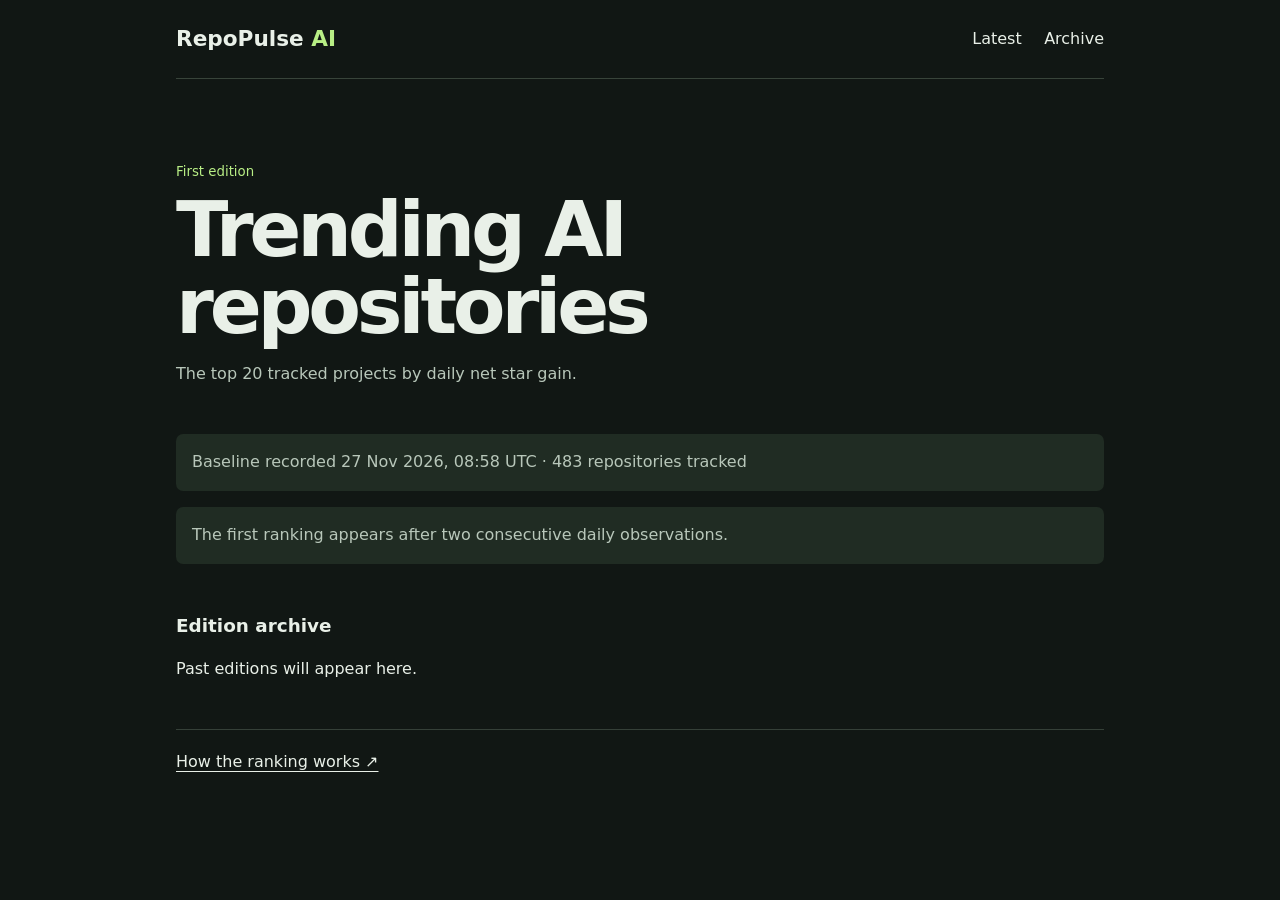
==== index.html @ 3d12c4a5 "Publish generated leaderboard at the Pages branch root" ====
<!doctype html><html lang="en"><head><meta charset="utf-8">
<meta name="viewport" content="width=device-width, initial-scale=1">
<title>First edition | RepoPulse AI</title><link rel="stylesheet" href="./style.css"></head>
<body><header><a class="brand" href="./">RepoPulse <b>AI</b></a>
<nav><a href="./">Latest</a><a href="#archive">Archive</a></nav></header>
<main><section class="intro"><small>First edition</small><h1>Trending AI repositories</h1>
<p>The top 20 tracked projects by daily net star gain.</p></section>
<p class="window">Baseline recorded 27 Nov 2026, 08:58 UTC · 483 repositories tracked</p><p class="empty">The first ranking appears after two consecutive daily observations.</p>
<section id="archive"><h2>Edition archive</h2><ul><li>Past editions will appear here.</li></ul></section>
<footer><a href="https://github.com/Devparihar5/repopulse-ai#ranking">How the ranking works ↗</a></footer>
</main></body></html>
---- style.css ----
:root {color-scheme:dark;font:16px/1.55 "Inter",system-ui,sans-serif;background:#111714;color:#e9f0e8}
* {box-sizing:border-box}
body {max-width:64rem;margin:auto;padding:0 clamp(1rem,4vw,3rem)}
header,nav,.row {display:flex;align-items:center;gap:1.4rem}
header {justify-content:space-between;padding:1.4rem 0;border-bottom:1px solid #38443a}
a {color:inherit;text-underline-offset:.25em}
.brand,h2 a,nav a {text-decoration:none}
a:hover {text-decoration:underline}
.brand {font-size:1.35rem;font-weight:750}
b,strong,.intro small {color:#b8ee85}
.intro {padding:clamp(2rem,7vw,5rem) 0 1rem}
h1 {font-size:clamp(2.4rem,6vw,4.8rem);line-height:1;margin:.5rem 0;letter-spacing:-.055em}
p,small,.rank {color:#b8c7ba}
.window,.empty {padding:1rem;background:#202c23;border-radius:.45rem}
ol,ul {padding:0;list-style:none}
.row {padding:1.2rem 0;border-bottom:1px solid #354038;align-items:flex-start}
.row div {flex:1;min-width:0;overflow-wrap:anywhere}
h2 {font-size:1.15rem;margin:0}
.row p {margin:.25rem 0}
strong,.rank {font-variant-numeric:tabular-nums}
strong {text-align:right}
strong small {display:block;font-weight:400}
#archive {margin:3rem 0}
#archive ul {display:flex;flex-wrap:wrap;gap:1rem}
footer {border-top:1px solid #354038;padding:1.25rem 0 3rem}
@media(max-width:520px){.row {gap:.55rem}nav {gap:.8rem}}
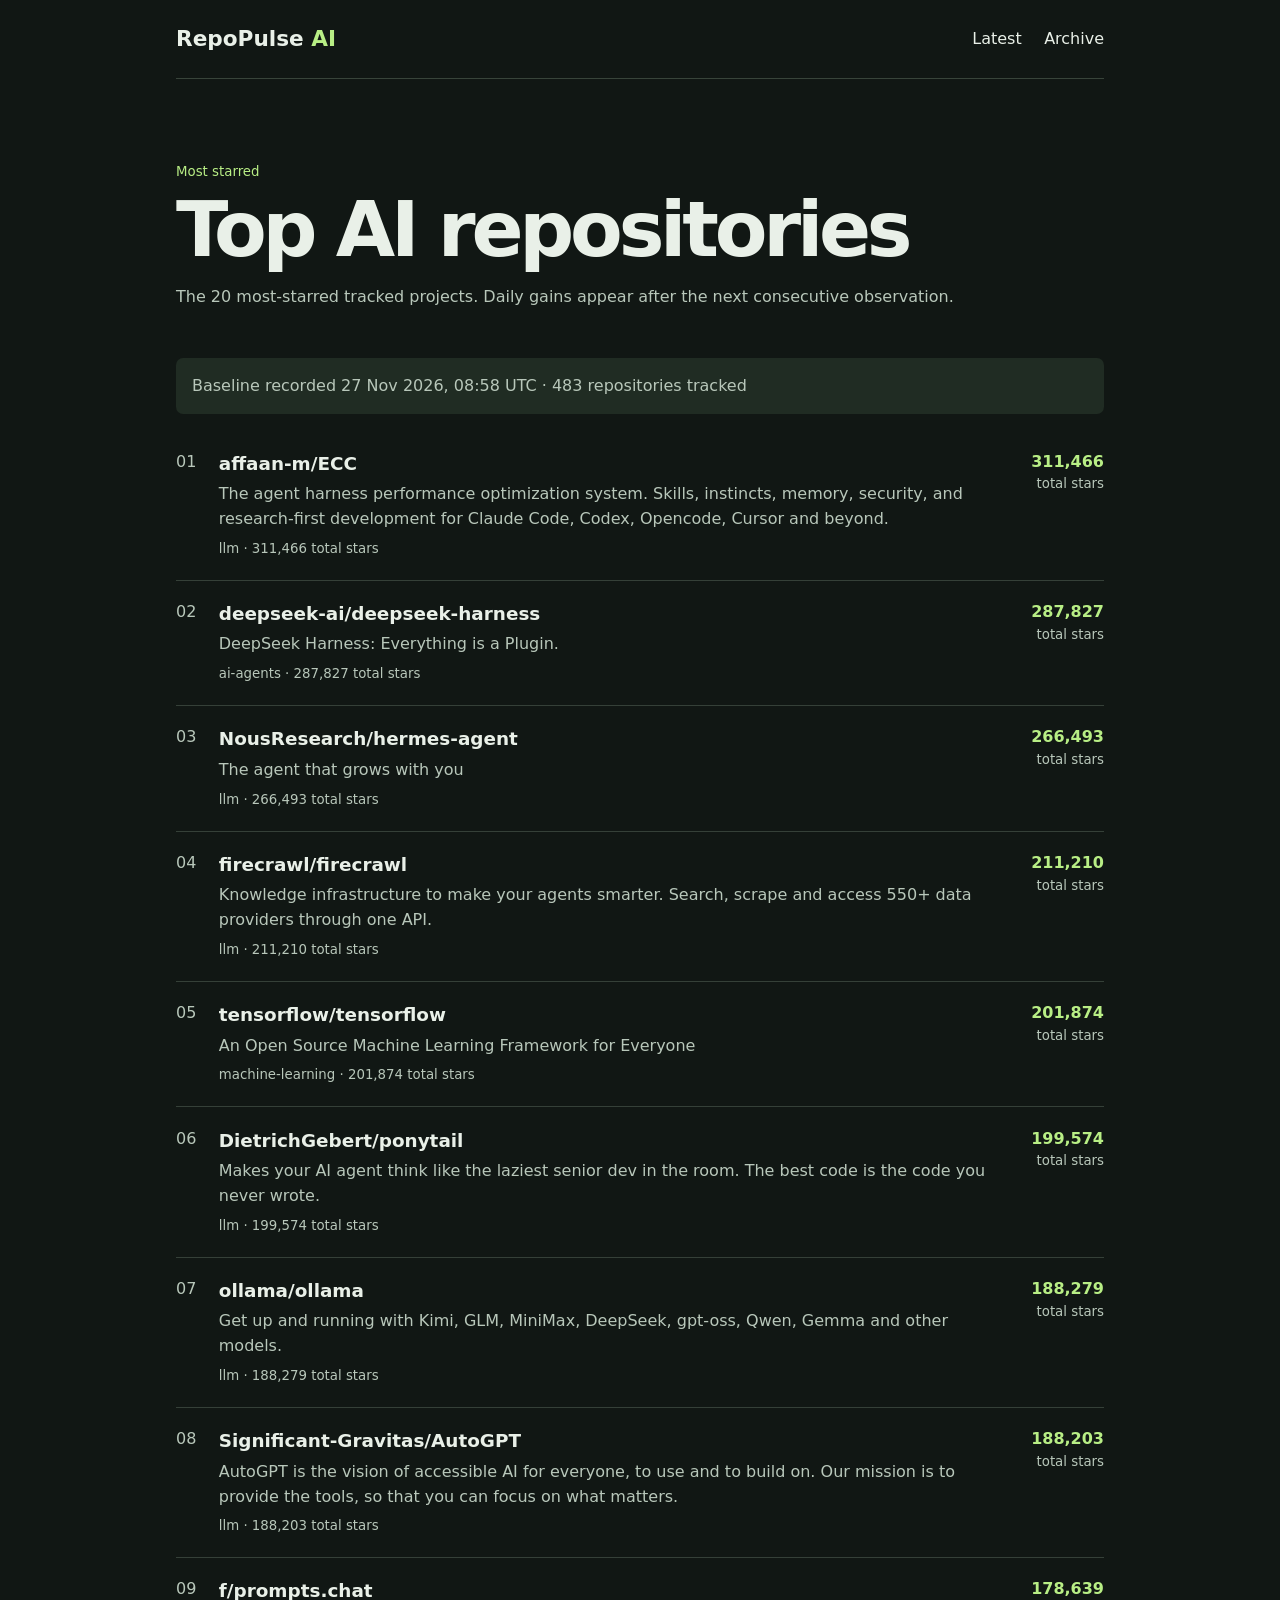
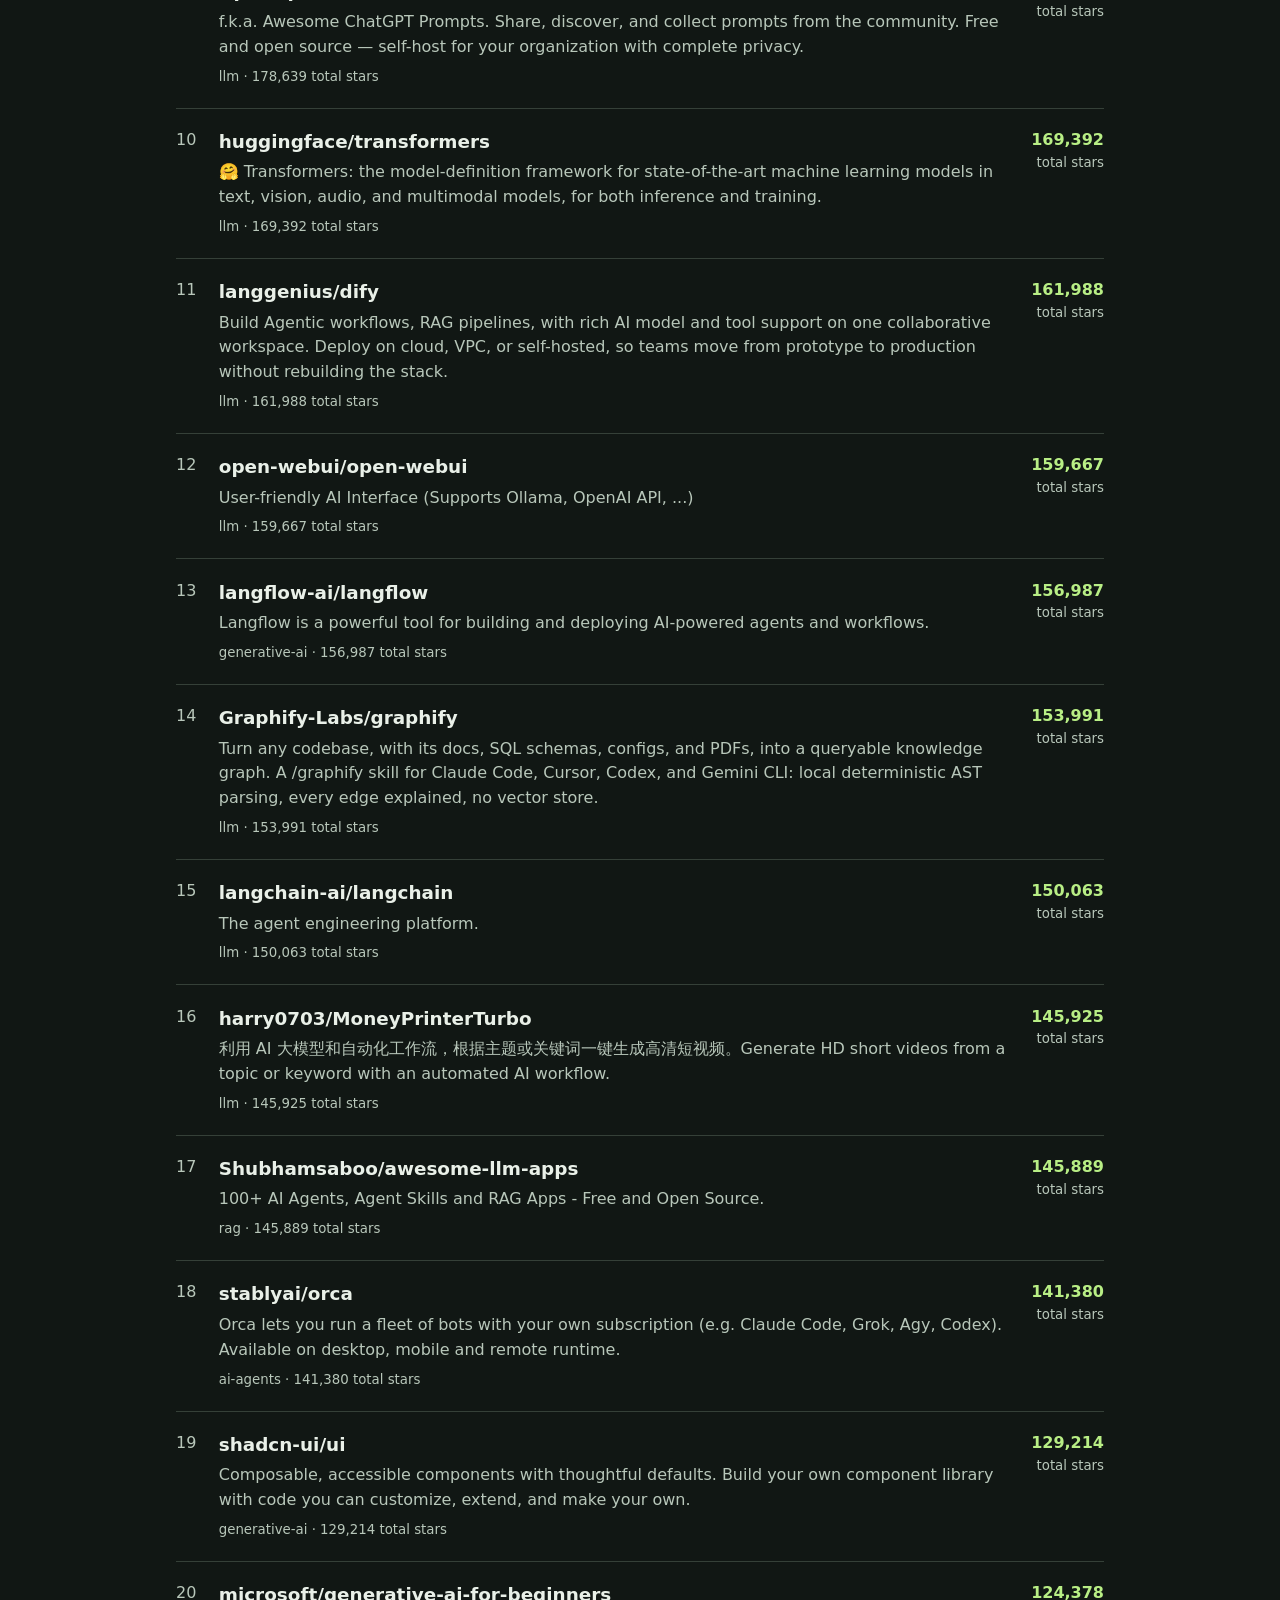
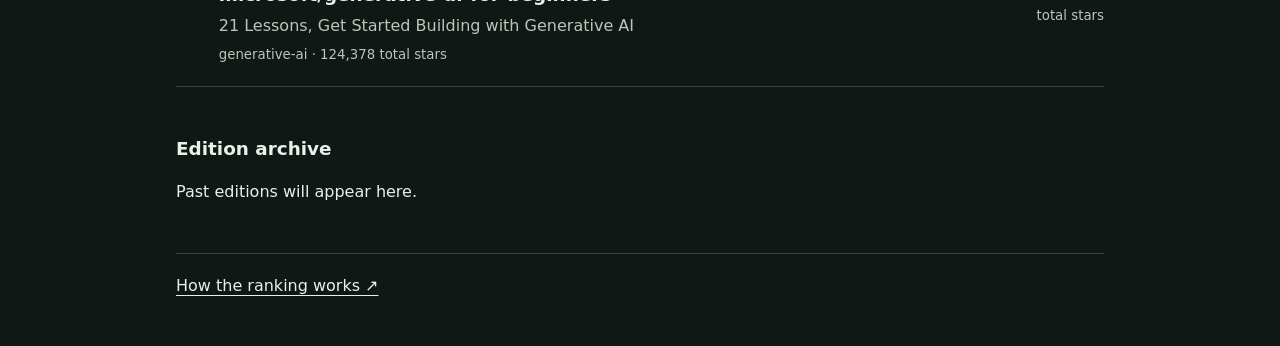
==== commit 852fe8d6: "Record daily AI repository observation" ====
--- a/index.html
+++ b/index.html
@@ -1,11 +1,71 @@
 <!doctype html><html lang="en"><head><meta charset="utf-8">
 <meta name="viewport" content="width=device-width, initial-scale=1">
-<title>First edition | RepoPulse AI</title><link rel="stylesheet" href="./style.css"></head>
+<title>Most starred | RepoPulse AI</title><link rel="stylesheet" href="./style.css"></head>
 <body><header><a class="brand" href="./">RepoPulse <b>AI</b></a>
 <nav><a href="./">Latest</a><a href="#archive">Archive</a></nav></header>
-<main><section class="intro"><small>First edition</small><h1>Trending AI repositories</h1>
-<p>The top 20 tracked projects by daily net star gain.</p></section>
-<p class="window">Baseline recorded 27 Nov 2026, 08:58 UTC · 483 repositories tracked</p><p class="empty">The first ranking appears after two consecutive daily observations.</p>
+<main><section class="intro"><small>Most starred</small><h1>Top AI repositories</h1>
+<p>The 20 most-starred tracked projects. Daily gains appear after the next consecutive observation.</p></section>
+<p class="window">Baseline recorded 27 Nov 2026, 08:58 UTC · 483 repositories tracked</p><ol><li class="row"><span class="rank">01</span><div>
+<h2><a href="https://github.com/affaan-m/ECC">affaan-m/ECC</a></h2>
+<p>The agent harness performance optimization system. Skills, instincts, memory, security, and research-first development for Claude Code, Codex, Opencode, Cursor and beyond.</p><small>llm · 311,466 total stars</small>
+</div><strong>311,466<small>total stars</small></strong></li><li class="row"><span class="rank">02</span><div>
+<h2><a href="https://github.com/deepseek-ai/deepseek-harness">deepseek-ai/deepseek-harness</a></h2>
+<p>DeepSeek Harness: Everything is a Plugin.</p><small>ai-agents · 287,827 total stars</small>
+</div><strong>287,827<small>total stars</small></strong></li><li class="row"><span class="rank">03</span><div>
+<h2><a href="https://github.com/NousResearch/hermes-agent">NousResearch/hermes-agent</a></h2>
+<p>The agent that grows with you</p><small>llm · 266,493 total stars</small>
+</div><strong>266,493<small>total stars</small></strong></li><li class="row"><span class="rank">04</span><div>
+<h2><a href="https://github.com/firecrawl/firecrawl">firecrawl/firecrawl</a></h2>
+<p>Knowledge infrastructure to make your agents smarter. Search, scrape and access 550+ data providers through one API.</p><small>llm · 211,210 total stars</small>
+</div><strong>211,210<small>total stars</small></strong></li><li class="row"><span class="rank">05</span><div>
+<h2><a href="https://github.com/tensorflow/tensorflow">tensorflow/tensorflow</a></h2>
+<p>An Open Source Machine Learning Framework for Everyone</p><small>machine-learning · 201,874 total stars</small>
+</div><strong>201,874<small>total stars</small></strong></li><li class="row"><span class="rank">06</span><div>
+<h2><a href="https://github.com/DietrichGebert/ponytail">DietrichGebert/ponytail</a></h2>
+<p>Makes your AI agent think like the laziest senior dev in the room. The best code is the code you never wrote.</p><small>llm · 199,574 total stars</small>
+</div><strong>199,574<small>total stars</small></strong></li><li class="row"><span class="rank">07</span><div>
+<h2><a href="https://github.com/ollama/ollama">ollama/ollama</a></h2>
+<p>Get up and running with Kimi, GLM, MiniMax, DeepSeek, gpt-oss, Qwen, Gemma and other models.</p><small>llm · 188,279 total stars</small>
+</div><strong>188,279<small>total stars</small></strong></li><li class="row"><span class="rank">08</span><div>
+<h2><a href="https://github.com/Significant-Gravitas/AutoGPT">Significant-Gravitas/AutoGPT</a></h2>
+<p>AutoGPT is the vision of accessible AI for everyone, to use and to build on. Our mission is to provide the tools, so that you can focus on what matters.</p><small>llm · 188,203 total stars</small>
+</div><strong>188,203<small>total stars</small></strong></li><li class="row"><span class="rank">09</span><div>
+<h2><a href="https://github.com/f/prompts.chat">f/prompts.chat</a></h2>
+<p>f.k.a. Awesome ChatGPT Prompts. Share, discover, and collect prompts from the community. Free and open source — self-host for your organization with complete privacy.</p><small>llm · 178,639 total stars</small>
+</div><strong>178,639<small>total stars</small></strong></li><li class="row"><span class="rank">10</span><div>
+<h2><a href="https://github.com/huggingface/transformers">huggingface/transformers</a></h2>
+<p>🤗 Transformers: the model-definition framework for state-of-the-art machine learning models in text, vision, audio, and multimodal models, for both inference and training. </p><small>llm · 169,392 total stars</small>
+</div><strong>169,392<small>total stars</small></strong></li><li class="row"><span class="rank">11</span><div>
+<h2><a href="https://github.com/langgenius/dify">langgenius/dify</a></h2>
+<p>Build Agentic workflows, RAG pipelines, with rich AI model and tool support on one collaborative workspace. Deploy on cloud, VPC, or self-hosted, so teams move from prototype to production without rebuilding the stack.</p><small>llm · 161,988 total stars</small>
+</div><strong>161,988<small>total stars</small></strong></li><li class="row"><span class="rank">12</span><div>
+<h2><a href="https://github.com/open-webui/open-webui">open-webui/open-webui</a></h2>
+<p>User-friendly AI Interface (Supports Ollama, OpenAI API, ...)</p><small>llm · 159,667 total stars</small>
+</div><strong>159,667<small>total stars</small></strong></li><li class="row"><span class="rank">13</span><div>
+<h2><a href="https://github.com/langflow-ai/langflow">langflow-ai/langflow</a></h2>
+<p>Langflow is a powerful tool for building and deploying AI-powered agents and workflows.</p><small>generative-ai · 156,987 total stars</small>
+</div><strong>156,987<small>total stars</small></strong></li><li class="row"><span class="rank">14</span><div>
+<h2><a href="https://github.com/Graphify-Labs/graphify">Graphify-Labs/graphify</a></h2>
+<p>Turn any codebase, with its docs, SQL schemas, configs, and PDFs, into a queryable knowledge graph. A /graphify skill for Claude Code, Cursor, Codex, and Gemini CLI: local deterministic AST parsing, every edge explained, no vector store.</p><small>llm · 153,991 total stars</small>
+</div><strong>153,991<small>total stars</small></strong></li><li class="row"><span class="rank">15</span><div>
+<h2><a href="https://github.com/langchain-ai/langchain">langchain-ai/langchain</a></h2>
+<p>The agent engineering platform.</p><small>llm · 150,063 total stars</small>
+</div><strong>150,063<small>total stars</small></strong></li><li class="row"><span class="rank">16</span><div>
+<h2><a href="https://github.com/harry0703/MoneyPrinterTurbo">harry0703/MoneyPrinterTurbo</a></h2>
+<p>利用 AI 大模型和自动化工作流，根据主题或关键词一键生成高清短视频。Generate HD short videos from a topic or keyword with an automated AI workflow.</p><small>llm · 145,925 total stars</small>
+</div><strong>145,925<small>total stars</small></strong></li><li class="row"><span class="rank">17</span><div>
+<h2><a href="https://github.com/Shubhamsaboo/awesome-llm-apps">Shubhamsaboo/awesome-llm-apps</a></h2>
+<p>100+ AI Agents, Agent Skills and RAG Apps - Free and Open Source.</p><small>rag · 145,889 total stars</small>
+</div><strong>145,889<small>total stars</small></strong></li><li class="row"><span class="rank">18</span><div>
+<h2><a href="https://github.com/stablyai/orca">stablyai/orca</a></h2>
+<p>Orca lets you run a fleet of bots with your own subscription (e.g. Claude Code, Grok, Agy, Codex). Available on desktop, mobile and remote runtime.</p><small>ai-agents · 141,380 total stars</small>
+</div><strong>141,380<small>total stars</small></strong></li><li class="row"><span class="rank">19</span><div>
+<h2><a href="https://github.com/shadcn-ui/ui">shadcn-ui/ui</a></h2>
+<p>Composable, accessible components with thoughtful defaults. Build your own component library with code you can customize, extend, and make your own.</p><small>generative-ai · 129,214 total stars</small>
+</div><strong>129,214<small>total stars</small></strong></li><li class="row"><span class="rank">20</span><div>
+<h2><a href="https://github.com/microsoft/generative-ai-for-beginners">microsoft/generative-ai-for-beginners</a></h2>
+<p>21 Lessons, Get Started Building with Generative AI </p><small>generative-ai · 124,378 total stars</small>
+</div><strong>124,378<small>total stars</small></strong></li></ol>
 <section id="archive"><h2>Edition archive</h2><ul><li>Past editions will appear here.</li></ul></section>
 <footer><a href="https://github.com/Devparihar5/repopulse-ai#ranking">How the ranking works ↗</a></footer>
 </main></body></html>
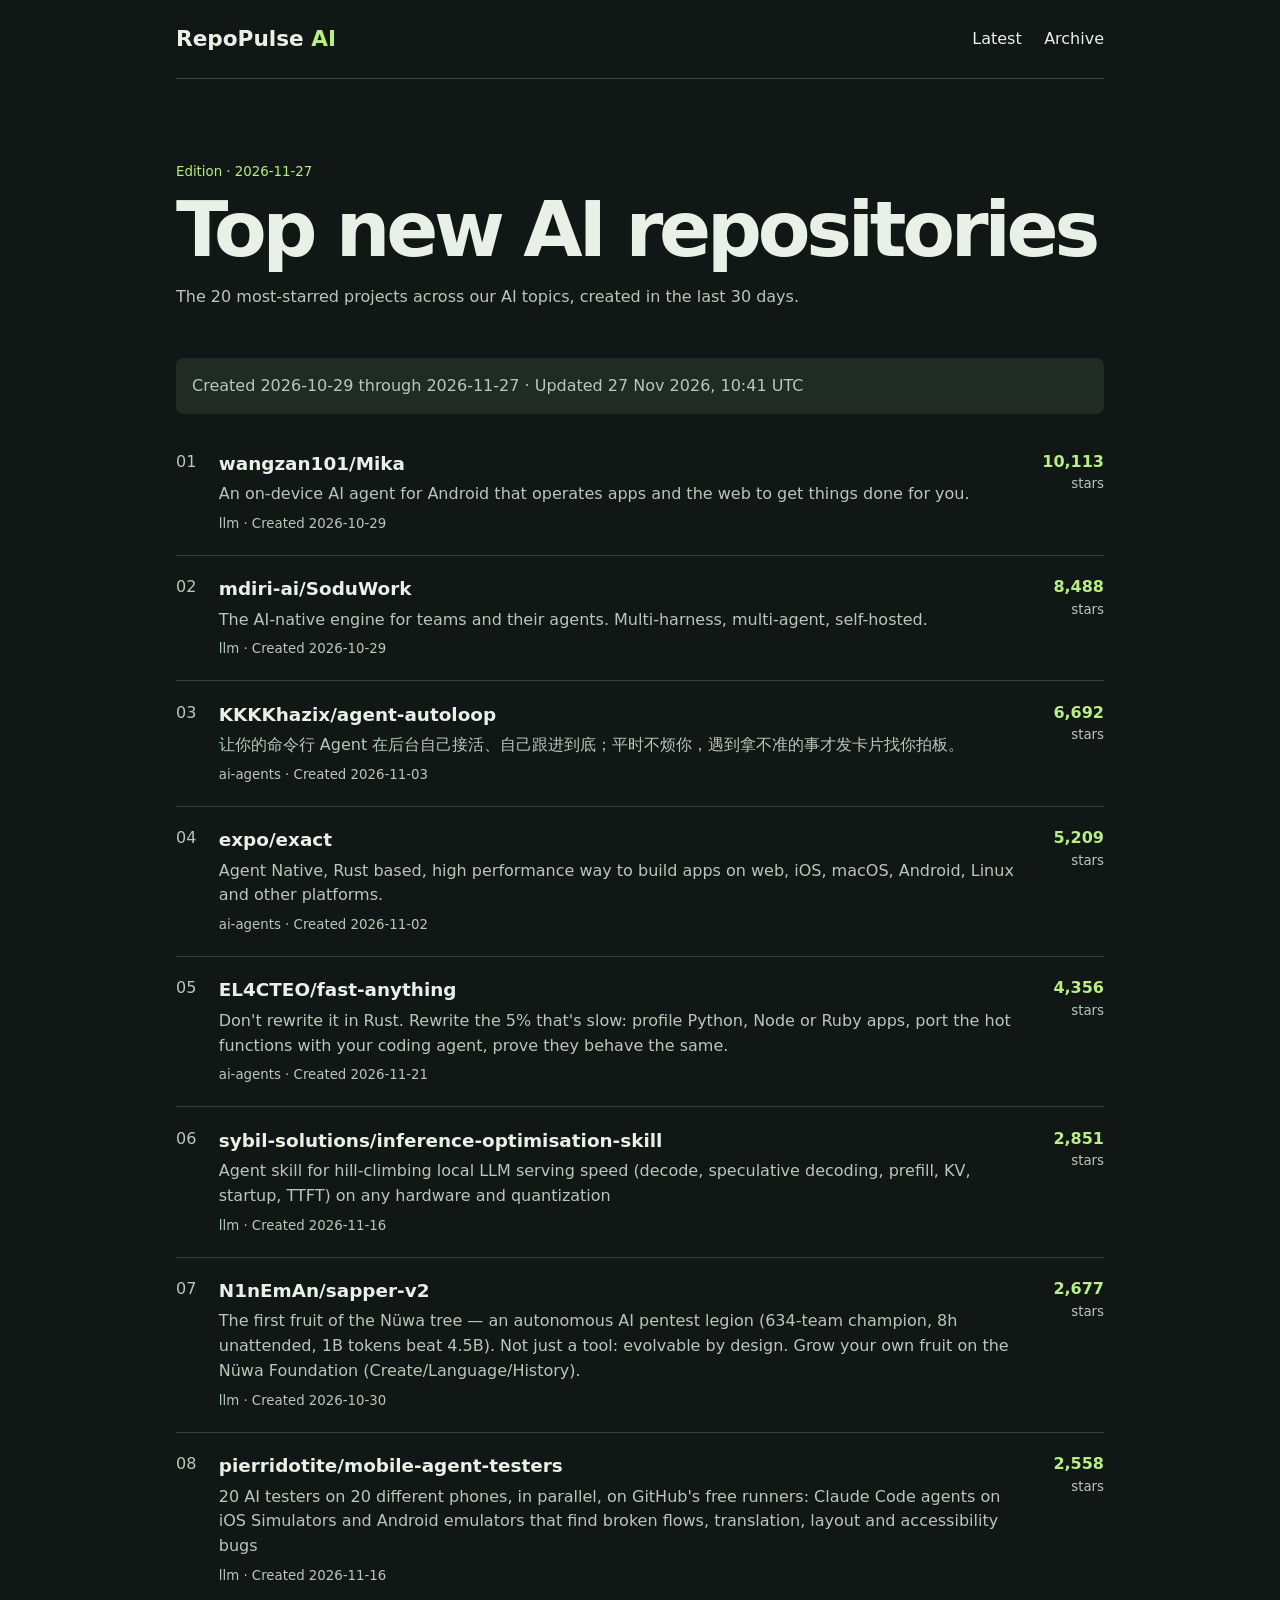
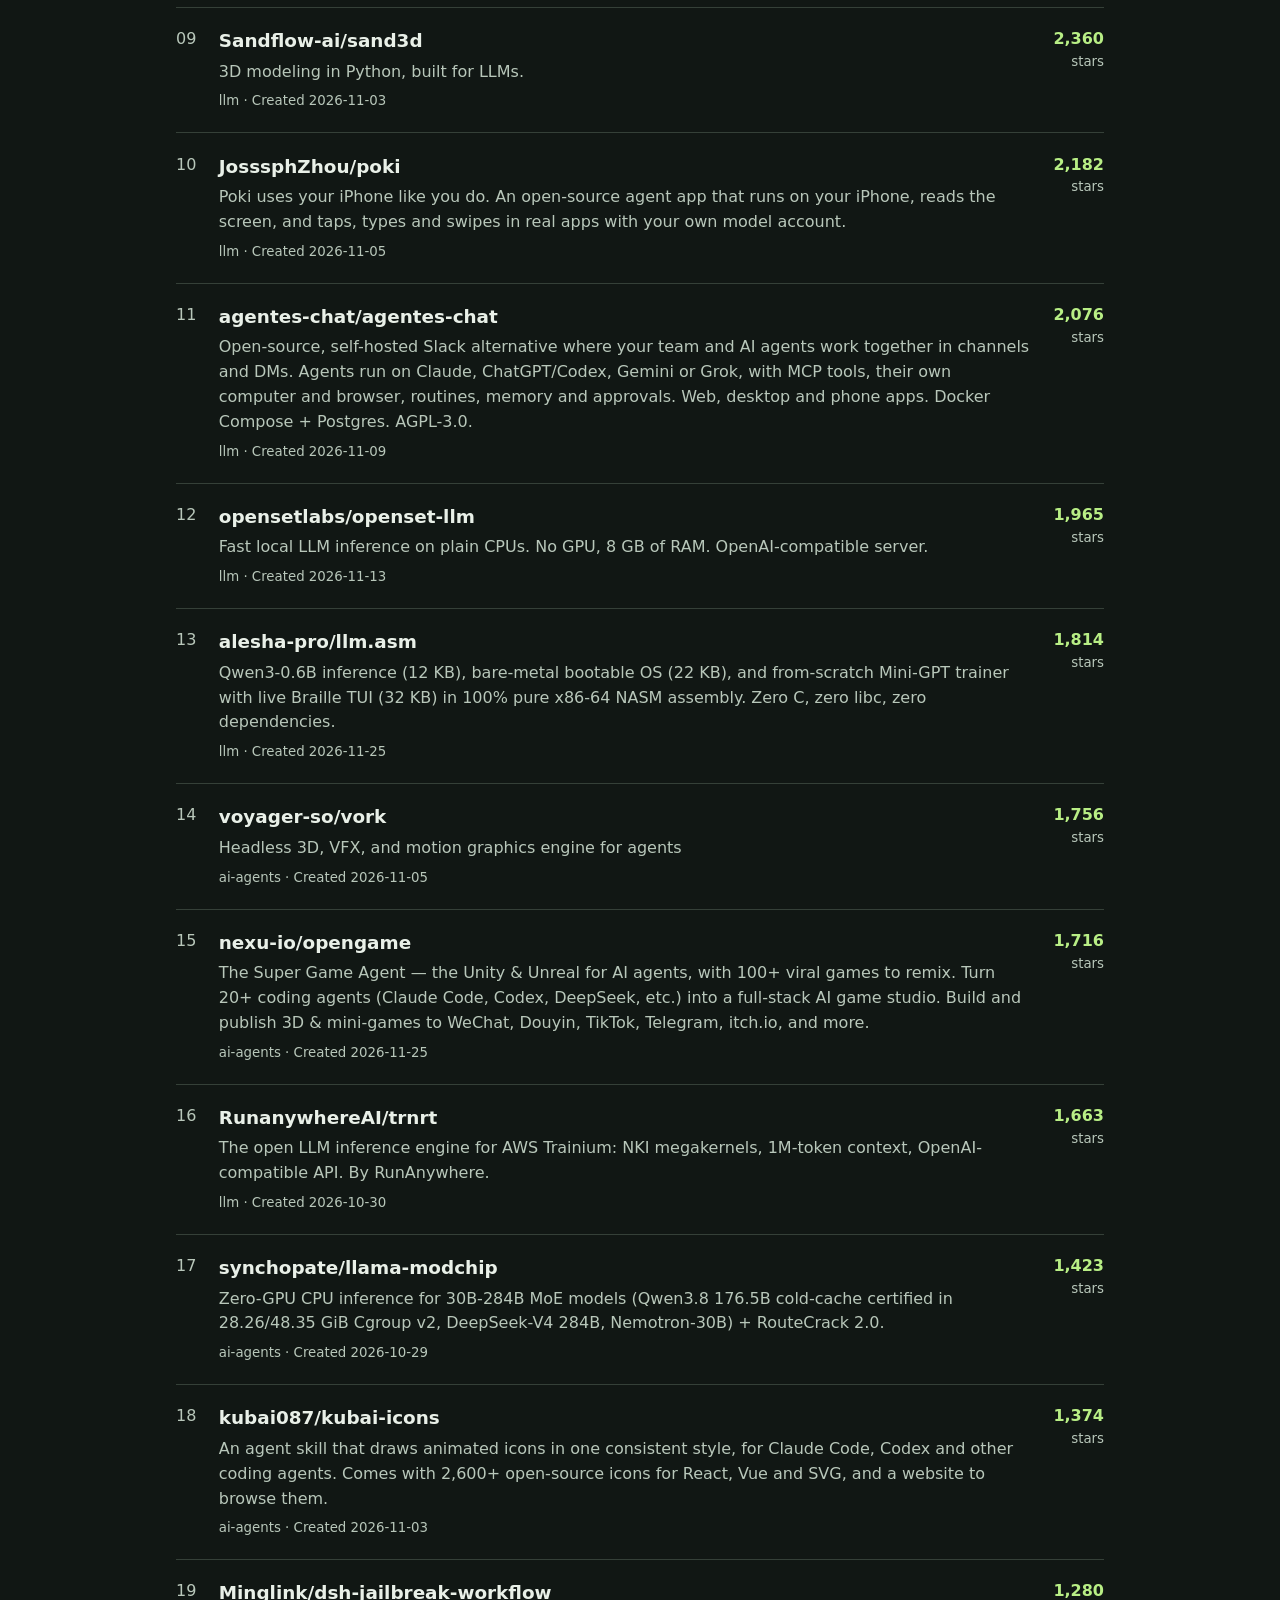
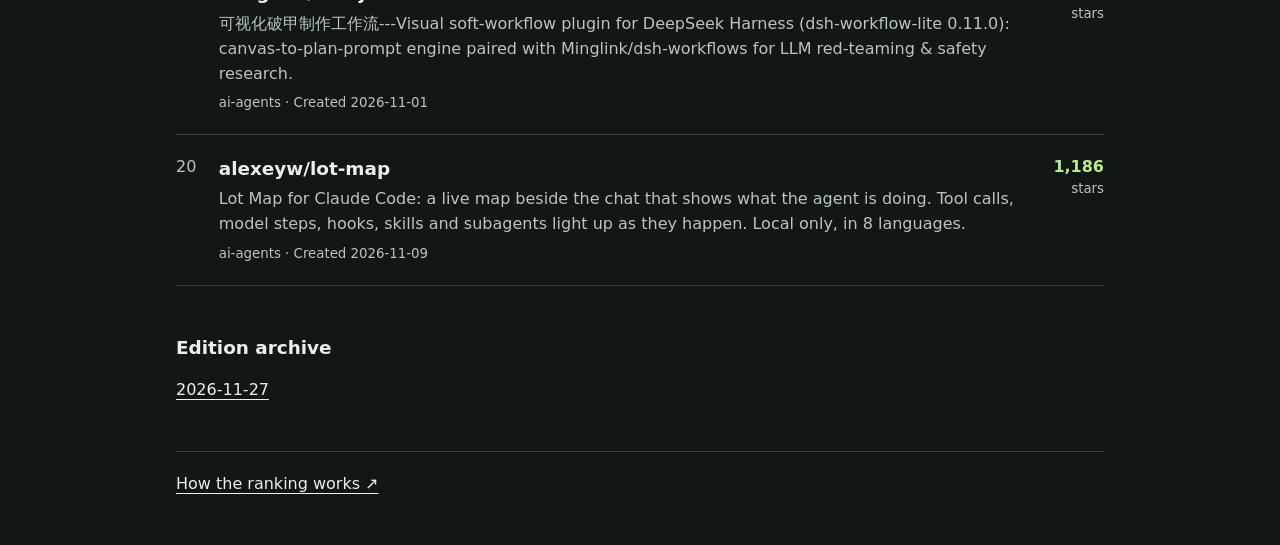
==== commit 30b765ed: "Record daily AI repository observation" ====
--- a/index.html
+++ b/index.html
@@ -1,71 +1,71 @@
 <!doctype html><html lang="en"><head><meta charset="utf-8">
 <meta name="viewport" content="width=device-width, initial-scale=1">
-<title>Most starred | RepoPulse AI</title><link rel="stylesheet" href="./style.css"></head>
+<title>Edition · 2026-11-27 | RepoPulse AI</title><link rel="stylesheet" href="./style.css"></head>
 <body><header><a class="brand" href="./">RepoPulse <b>AI</b></a>
 <nav><a href="./">Latest</a><a href="#archive">Archive</a></nav></header>
-<main><section class="intro"><small>Most starred</small><h1>Top AI repositories</h1>
-<p>The 20 most-starred tracked projects. Daily gains appear after the next consecutive observation.</p></section>
-<p class="window">Baseline recorded 27 Nov 2026, 08:58 UTC · 483 repositories tracked</p><ol><li class="row"><span class="rank">01</span><div>
-<h2><a href="https://github.com/affaan-m/ECC">affaan-m/ECC</a></h2>
-<p>The agent harness performance optimization system. Skills, instincts, memory, security, and research-first development for Claude Code, Codex, Opencode, Cursor and beyond.</p><small>llm · 311,466 total stars</small>
-</div><strong>311,466<small>total stars</small></strong></li><li class="row"><span class="rank">02</span><div>
-<h2><a href="https://github.com/deepseek-ai/deepseek-harness">deepseek-ai/deepseek-harness</a></h2>
-<p>DeepSeek Harness: Everything is a Plugin.</p><small>ai-agents · 287,827 total stars</small>
-</div><strong>287,827<small>total stars</small></strong></li><li class="row"><span class="rank">03</span><div>
-<h2><a href="https://github.com/NousResearch/hermes-agent">NousResearch/hermes-agent</a></h2>
-<p>The agent that grows with you</p><small>llm · 266,493 total stars</small>
-</div><strong>266,493<small>total stars</small></strong></li><li class="row"><span class="rank">04</span><div>
-<h2><a href="https://github.com/firecrawl/firecrawl">firecrawl/firecrawl</a></h2>
-<p>Knowledge infrastructure to make your agents smarter. Search, scrape and access 550+ data providers through one API.</p><small>llm · 211,210 total stars</small>
-</div><strong>211,210<small>total stars</small></strong></li><li class="row"><span class="rank">05</span><div>
-<h2><a href="https://github.com/tensorflow/tensorflow">tensorflow/tensorflow</a></h2>
-<p>An Open Source Machine Learning Framework for Everyone</p><small>machine-learning · 201,874 total stars</small>
-</div><strong>201,874<small>total stars</small></strong></li><li class="row"><span class="rank">06</span><div>
-<h2><a href="https://github.com/DietrichGebert/ponytail">DietrichGebert/ponytail</a></h2>
-<p>Makes your AI agent think like the laziest senior dev in the room. The best code is the code you never wrote.</p><small>llm · 199,574 total stars</small>
-</div><strong>199,574<small>total stars</small></strong></li><li class="row"><span class="rank">07</span><div>
-<h2><a href="https://github.com/ollama/ollama">ollama/ollama</a></h2>
-<p>Get up and running with Kimi, GLM, MiniMax, DeepSeek, gpt-oss, Qwen, Gemma and other models.</p><small>llm · 188,279 total stars</small>
-</div><strong>188,279<small>total stars</small></strong></li><li class="row"><span class="rank">08</span><div>
-<h2><a href="https://github.com/Significant-Gravitas/AutoGPT">Significant-Gravitas/AutoGPT</a></h2>
-<p>AutoGPT is the vision of accessible AI for everyone, to use and to build on. Our mission is to provide the tools, so that you can focus on what matters.</p><small>llm · 188,203 total stars</small>
-</div><strong>188,203<small>total stars</small></strong></li><li class="row"><span class="rank">09</span><div>
-<h2><a href="https://github.com/f/prompts.chat">f/prompts.chat</a></h2>
-<p>f.k.a. Awesome ChatGPT Prompts. Share, discover, and collect prompts from the community. Free and open source — self-host for your organization with complete privacy.</p><small>llm · 178,639 total stars</small>
-</div><strong>178,639<small>total stars</small></strong></li><li class="row"><span class="rank">10</span><div>
-<h2><a href="https://github.com/huggingface/transformers">huggingface/transformers</a></h2>
-<p>🤗 Transformers: the model-definition framework for state-of-the-art machine learning models in text, vision, audio, and multimodal models, for both inference and training. </p><small>llm · 169,392 total stars</small>
-</div><strong>169,392<small>total stars</small></strong></li><li class="row"><span class="rank">11</span><div>
-<h2><a href="https://github.com/langgenius/dify">langgenius/dify</a></h2>
-<p>Build Agentic workflows, RAG pipelines, with rich AI model and tool support on one collaborative workspace. Deploy on cloud, VPC, or self-hosted, so teams move from prototype to production without rebuilding the stack.</p><small>llm · 161,988 total stars</small>
-</div><strong>161,988<small>total stars</small></strong></li><li class="row"><span class="rank">12</span><div>
-<h2><a href="https://github.com/open-webui/open-webui">open-webui/open-webui</a></h2>
-<p>User-friendly AI Interface (Supports Ollama, OpenAI API, ...)</p><small>llm · 159,667 total stars</small>
-</div><strong>159,667<small>total stars</small></strong></li><li class="row"><span class="rank">13</span><div>
-<h2><a href="https://github.com/langflow-ai/langflow">langflow-ai/langflow</a></h2>
-<p>Langflow is a powerful tool for building and deploying AI-powered agents and workflows.</p><small>generative-ai · 156,987 total stars</small>
-</div><strong>156,987<small>total stars</small></strong></li><li class="row"><span class="rank">14</span><div>
-<h2><a href="https://github.com/Graphify-Labs/graphify">Graphify-Labs/graphify</a></h2>
-<p>Turn any codebase, with its docs, SQL schemas, configs, and PDFs, into a queryable knowledge graph. A /graphify skill for Claude Code, Cursor, Codex, and Gemini CLI: local deterministic AST parsing, every edge explained, no vector store.</p><small>llm · 153,991 total stars</small>
-</div><strong>153,991<small>total stars</small></strong></li><li class="row"><span class="rank">15</span><div>
-<h2><a href="https://github.com/langchain-ai/langchain">langchain-ai/langchain</a></h2>
-<p>The agent engineering platform.</p><small>llm · 150,063 total stars</small>
-</div><strong>150,063<small>total stars</small></strong></li><li class="row"><span class="rank">16</span><div>
-<h2><a href="https://github.com/harry0703/MoneyPrinterTurbo">harry0703/MoneyPrinterTurbo</a></h2>
-<p>利用 AI 大模型和自动化工作流，根据主题或关键词一键生成高清短视频。Generate HD short videos from a topic or keyword with an automated AI workflow.</p><small>llm · 145,925 total stars</small>
-</div><strong>145,925<small>total stars</small></strong></li><li class="row"><span class="rank">17</span><div>
-<h2><a href="https://github.com/Shubhamsaboo/awesome-llm-apps">Shubhamsaboo/awesome-llm-apps</a></h2>
-<p>100+ AI Agents, Agent Skills and RAG Apps - Free and Open Source.</p><small>rag · 145,889 total stars</small>
-</div><strong>145,889<small>total stars</small></strong></li><li class="row"><span class="rank">18</span><div>
-<h2><a href="https://github.com/stablyai/orca">stablyai/orca</a></h2>
-<p>Orca lets you run a fleet of bots with your own subscription (e.g. Claude Code, Grok, Agy, Codex). Available on desktop, mobile and remote runtime.</p><small>ai-agents · 141,380 total stars</small>
-</div><strong>141,380<small>total stars</small></strong></li><li class="row"><span class="rank">19</span><div>
-<h2><a href="https://github.com/shadcn-ui/ui">shadcn-ui/ui</a></h2>
-<p>Composable, accessible components with thoughtful defaults. Build your own component library with code you can customize, extend, and make your own.</p><small>generative-ai · 129,214 total stars</small>
-</div><strong>129,214<small>total stars</small></strong></li><li class="row"><span class="rank">20</span><div>
-<h2><a href="https://github.com/microsoft/generative-ai-for-beginners">microsoft/generative-ai-for-beginners</a></h2>
-<p>21 Lessons, Get Started Building with Generative AI </p><small>generative-ai · 124,378 total stars</small>
-</div><strong>124,378<small>total stars</small></strong></li></ol>
-<section id="archive"><h2>Edition archive</h2><ul><li>Past editions will appear here.</li></ul></section>
+<main><section class="intro"><small>Edition · 2026-11-27</small><h1>Top new AI repositories</h1>
+<p>The 20 most-starred projects across our AI topics, created in the last 30 days.</p></section>
+<p class="window">Created 2026-10-29 through 2026-11-27 · Updated 27 Nov 2026, 10:41 UTC</p><ol><li class="row"><span class="rank">01</span><div>
+<h2><a href="https://github.com/wangzan101/Mika">wangzan101/Mika</a></h2>
+<p>An on-device AI agent for Android that operates apps and the web to get things done for you.</p><small>llm · Created <time datetime="2026-10-29">2026-10-29</time></small>
+</div><strong>10,113<small>stars</small></strong></li><li class="row"><span class="rank">02</span><div>
+<h2><a href="https://github.com/mdiri-ai/SoduWork">mdiri-ai/SoduWork</a></h2>
+<p>The AI-native engine for teams and their agents. Multi-harness, multi-agent, self-hosted.</p><small>llm · Created <time datetime="2026-10-29">2026-10-29</time></small>
+</div><strong>8,488<small>stars</small></strong></li><li class="row"><span class="rank">03</span><div>
+<h2><a href="https://github.com/KKKKhazix/agent-autoloop">KKKKhazix/agent-autoloop</a></h2>
+<p>让你的命令行 Agent 在后台自己接活、自己跟进到底；平时不烦你，遇到拿不准的事才发卡片找你拍板。</p><small>ai-agents · Created <time datetime="2026-11-03">2026-11-03</time></small>
+</div><strong>6,692<small>stars</small></strong></li><li class="row"><span class="rank">04</span><div>
+<h2><a href="https://github.com/expo/exact">expo/exact</a></h2>
+<p>Agent Native, Rust based, high performance way to build apps on web, iOS, macOS, Android, Linux and other platforms. </p><small>ai-agents · Created <time datetime="2026-11-02">2026-11-02</time></small>
+</div><strong>5,209<small>stars</small></strong></li><li class="row"><span class="rank">05</span><div>
+<h2><a href="https://github.com/EL4CTEO/fast-anything">EL4CTEO/fast-anything</a></h2>
+<p>Don&#x27;t rewrite it in Rust. Rewrite the 5% that&#x27;s slow: profile Python, Node or Ruby apps, port the hot functions with your coding agent, prove they behave the same.</p><small>ai-agents · Created <time datetime="2026-11-21">2026-11-21</time></small>
+</div><strong>4,356<small>stars</small></strong></li><li class="row"><span class="rank">06</span><div>
+<h2><a href="https://github.com/sybil-solutions/inference-optimisation-skill">sybil-solutions/inference-optimisation-skill</a></h2>
+<p>Agent skill for hill-climbing local LLM serving speed (decode, speculative decoding, prefill, KV, startup, TTFT) on any hardware and quantization</p><small>llm · Created <time datetime="2026-11-16">2026-11-16</time></small>
+</div><strong>2,851<small>stars</small></strong></li><li class="row"><span class="rank">07</span><div>
+<h2><a href="https://github.com/N1nEmAn/sapper-v2">N1nEmAn/sapper-v2</a></h2>
+<p>The first fruit of the Nüwa tree — an autonomous AI pentest legion (634-team champion, 8h unattended, 1B tokens beat 4.5B). Not just a tool: evolvable by design. Grow your own fruit on the Nüwa Foundation (Create/Language/History).</p><small>llm · Created <time datetime="2026-10-30">2026-10-30</time></small>
+</div><strong>2,677<small>stars</small></strong></li><li class="row"><span class="rank">08</span><div>
+<h2><a href="https://github.com/pierridotite/mobile-agent-testers">pierridotite/mobile-agent-testers</a></h2>
+<p>20 AI testers on 20 different phones, in parallel, on GitHub&#x27;s free runners: Claude Code agents on iOS Simulators and Android emulators that find broken flows, translation, layout and accessibility bugs</p><small>llm · Created <time datetime="2026-11-16">2026-11-16</time></small>
+</div><strong>2,558<small>stars</small></strong></li><li class="row"><span class="rank">09</span><div>
+<h2><a href="https://github.com/Sandflow-ai/sand3d">Sandflow-ai/sand3d</a></h2>
+<p>3D modeling in Python, built for LLMs.</p><small>llm · Created <time datetime="2026-11-03">2026-11-03</time></small>
+</div><strong>2,360<small>stars</small></strong></li><li class="row"><span class="rank">10</span><div>
+<h2><a href="https://github.com/JosssphZhou/poki">JosssphZhou/poki</a></h2>
+<p>Poki uses your iPhone like you do. An open-source agent app that runs on your iPhone, reads the screen, and taps, types and swipes in real apps with your own model account.</p><small>llm · Created <time datetime="2026-11-05">2026-11-05</time></small>
+</div><strong>2,182<small>stars</small></strong></li><li class="row"><span class="rank">11</span><div>
+<h2><a href="https://github.com/agentes-chat/agentes-chat">agentes-chat/agentes-chat</a></h2>
+<p>Open-source, self-hosted Slack alternative where your team and AI agents work together in channels and DMs. Agents run on Claude, ChatGPT/Codex, Gemini or Grok, with MCP tools, their own computer and browser, routines, memory and approvals. Web, desktop and phone apps. Docker Compose + Postgres. AGPL-3.0.</p><small>llm · Created <time datetime="2026-11-09">2026-11-09</time></small>
+</div><strong>2,076<small>stars</small></strong></li><li class="row"><span class="rank">12</span><div>
+<h2><a href="https://github.com/opensetlabs/openset-llm">opensetlabs/openset-llm</a></h2>
+<p>Fast local LLM inference on plain CPUs. No GPU, 8 GB of RAM. OpenAI-compatible server.</p><small>llm · Created <time datetime="2026-11-13">2026-11-13</time></small>
+</div><strong>1,965<small>stars</small></strong></li><li class="row"><span class="rank">13</span><div>
+<h2><a href="https://github.com/alesha-pro/llm.asm">alesha-pro/llm.asm</a></h2>
+<p>Qwen3-0.6B inference (12 KB), bare-metal bootable OS (22 KB), and from-scratch Mini-GPT trainer with live Braille TUI (32 KB) in 100% pure x86-64 NASM assembly. Zero C, zero libc, zero dependencies.</p><small>llm · Created <time datetime="2026-11-25">2026-11-25</time></small>
+</div><strong>1,814<small>stars</small></strong></li><li class="row"><span class="rank">14</span><div>
+<h2><a href="https://github.com/voyager-so/vork">voyager-so/vork</a></h2>
+<p>Headless 3D, VFX, and motion graphics engine for agents</p><small>ai-agents · Created <time datetime="2026-11-05">2026-11-05</time></small>
+</div><strong>1,756<small>stars</small></strong></li><li class="row"><span class="rank">15</span><div>
+<h2><a href="https://github.com/nexu-io/opengame">nexu-io/opengame</a></h2>
+<p>The Super Game Agent — the Unity &amp; Unreal for AI agents, with 100+ viral games to remix. Turn 20+ coding agents (Claude Code, Codex, DeepSeek, etc.) into a full-stack AI game studio. Build and publish 3D &amp; mini-games to WeChat, Douyin, TikTok, Telegram, itch.io, and more.</p><small>ai-agents · Created <time datetime="2026-11-25">2026-11-25</time></small>
+</div><strong>1,716<small>stars</small></strong></li><li class="row"><span class="rank">16</span><div>
+<h2><a href="https://github.com/RunanywhereAI/trnrt">RunanywhereAI/trnrt</a></h2>
+<p>The open LLM inference engine for AWS Trainium: NKI megakernels, 1M-token context, OpenAI-compatible API. By RunAnywhere.</p><small>llm · Created <time datetime="2026-10-30">2026-10-30</time></small>
+</div><strong>1,663<small>stars</small></strong></li><li class="row"><span class="rank">17</span><div>
+<h2><a href="https://github.com/synchopate/llama-modchip">synchopate/llama-modchip</a></h2>
+<p>Zero-GPU CPU inference for 30B-284B MoE models (Qwen3.8 176.5B cold-cache certified in 28.26/48.35 GiB Cgroup v2, DeepSeek-V4 284B, Nemotron-30B) + RouteCrack 2.0.</p><small>ai-agents · Created <time datetime="2026-10-29">2026-10-29</time></small>
+</div><strong>1,423<small>stars</small></strong></li><li class="row"><span class="rank">18</span><div>
+<h2><a href="https://github.com/kubai087/kubai-icons">kubai087/kubai-icons</a></h2>
+<p>An agent skill that draws animated icons in one consistent style, for Claude Code, Codex and other coding agents. Comes with 2,600+ open-source icons for React, Vue and SVG, and a website to browse them.</p><small>ai-agents · Created <time datetime="2026-11-03">2026-11-03</time></small>
+</div><strong>1,374<small>stars</small></strong></li><li class="row"><span class="rank">19</span><div>
+<h2><a href="https://github.com/Minglink/dsh-jailbreak-workflow">Minglink/dsh-jailbreak-workflow</a></h2>
+<p>可视化破甲制作工作流---Visual soft-workflow plugin for DeepSeek Harness (dsh-workflow-lite 0.11.0): canvas-to-plan-prompt engine paired with Minglink/dsh-workflows for LLM red-teaming &amp; safety research.</p><small>ai-agents · Created <time datetime="2026-11-01">2026-11-01</time></small>
+</div><strong>1,280<small>stars</small></strong></li><li class="row"><span class="rank">20</span><div>
+<h2><a href="https://github.com/alexeyw/lot-map">alexeyw/lot-map</a></h2>
+<p>Lot Map for Claude Code: a live map beside the chat that shows what the agent is doing. Tool calls, model steps, hooks, skills and subagents light up as they happen. Local only, in 8 languages.</p><small>ai-agents · Created <time datetime="2026-11-09">2026-11-09</time></small>
+</div><strong>1,186<small>stars</small></strong></li></ol>
+<section id="archive"><h2>Edition archive</h2><ul><li><a href="./editions/2026-11-27/">2026-11-27</a></li></ul></section>
 <footer><a href="https://github.com/Devparihar5/repopulse-ai#ranking">How the ranking works ↗</a></footer>
 </main></body></html>
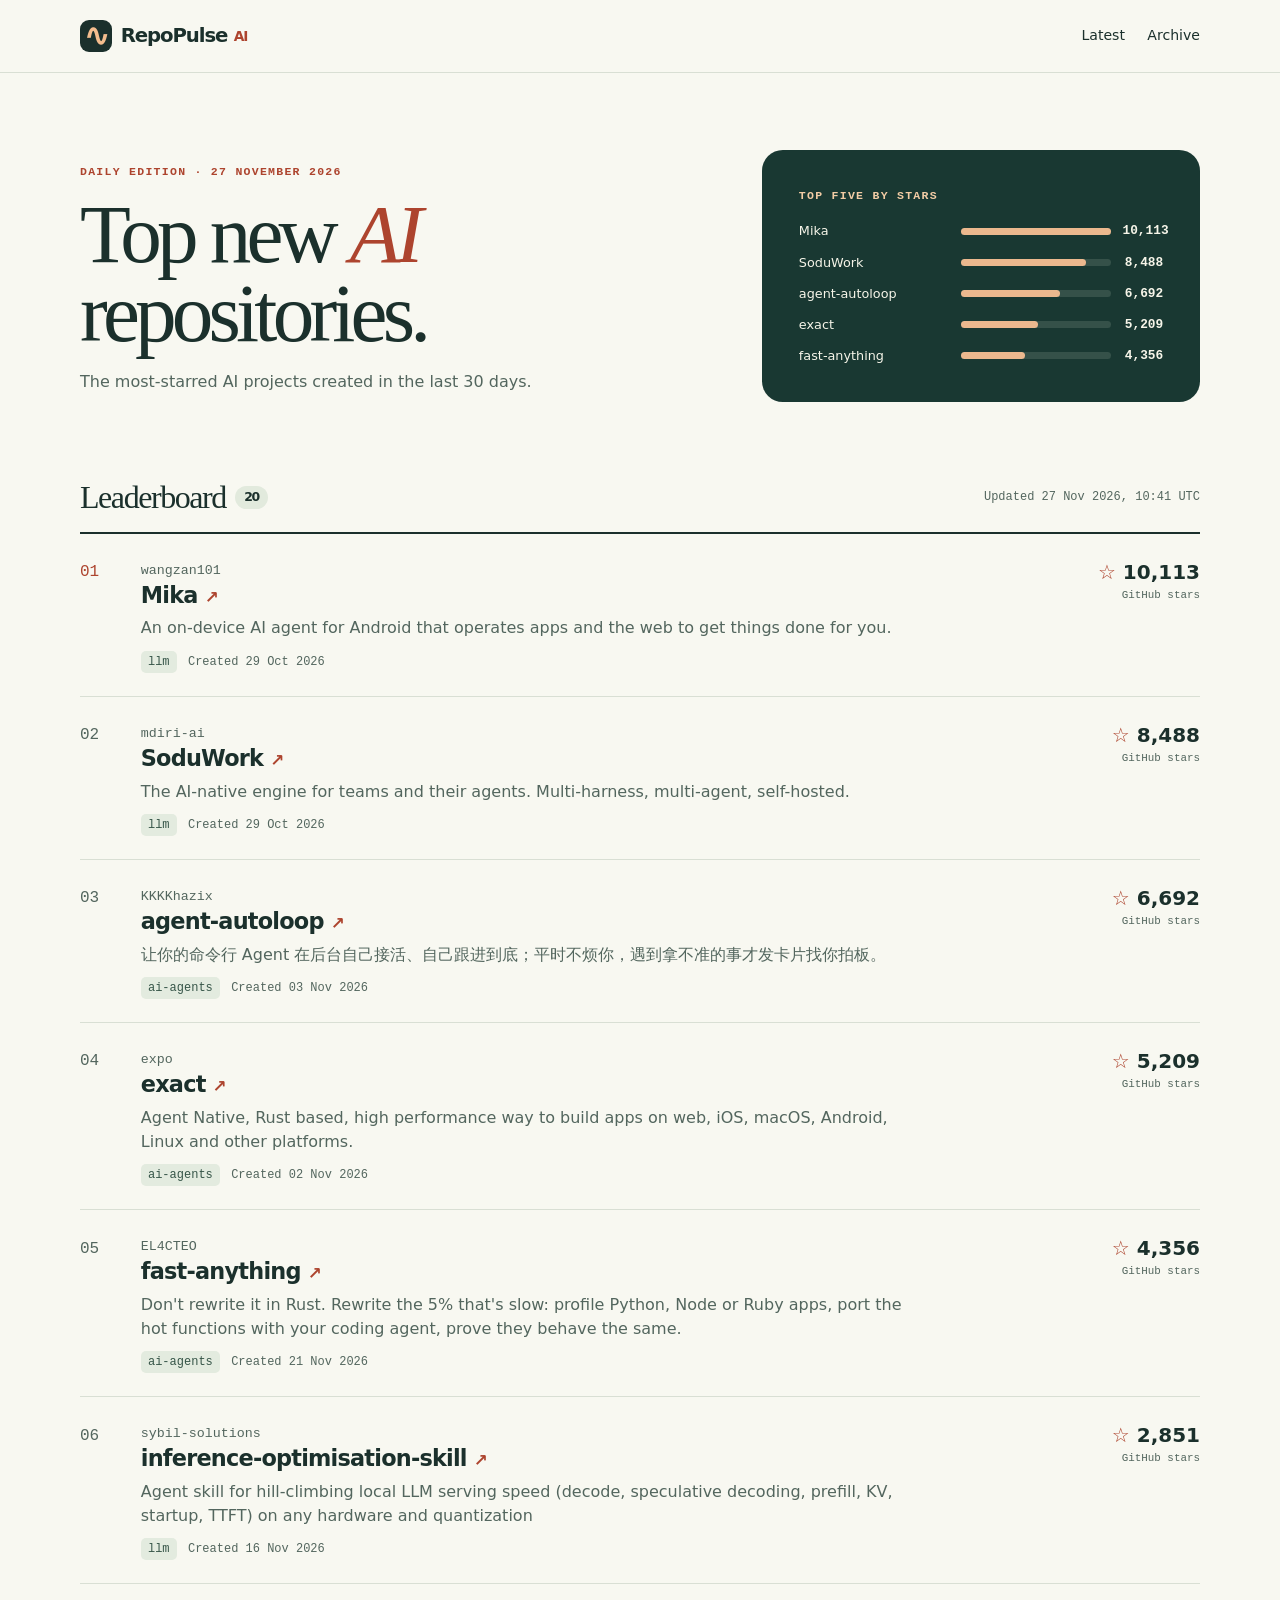
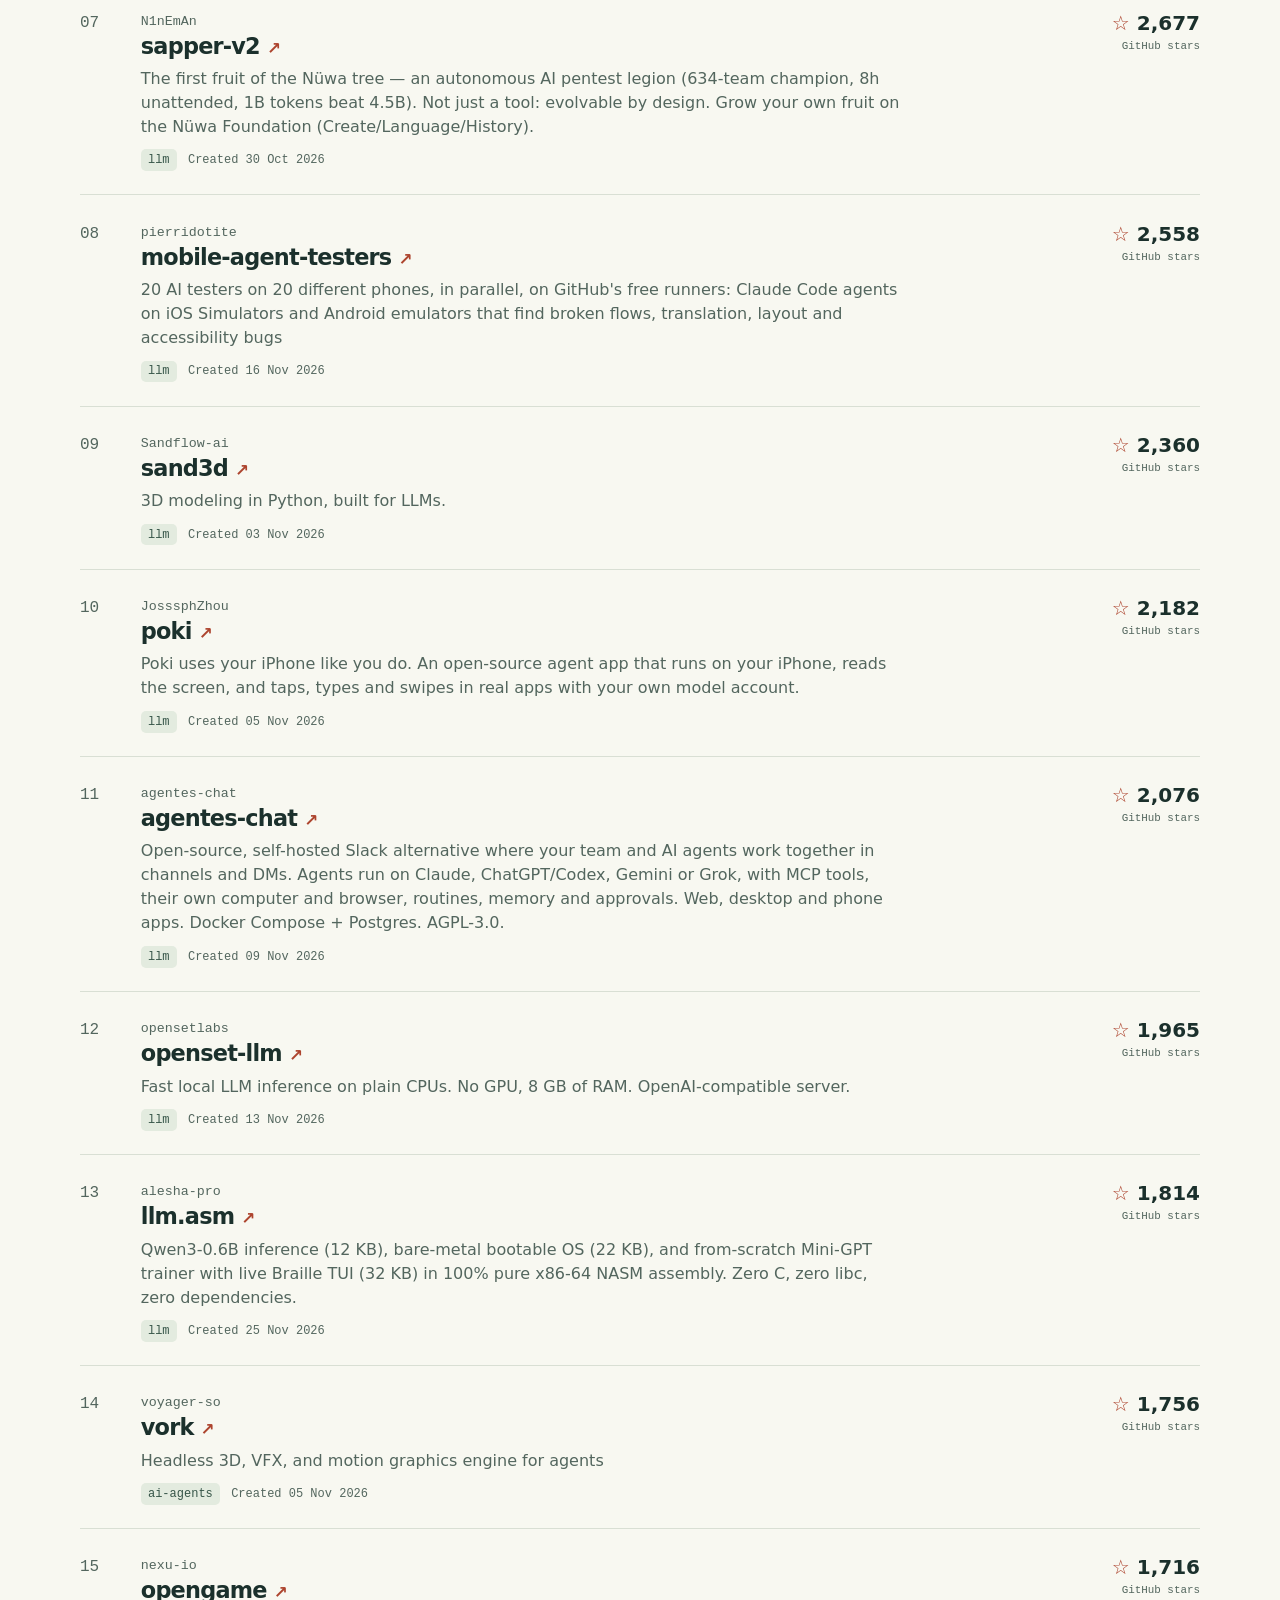
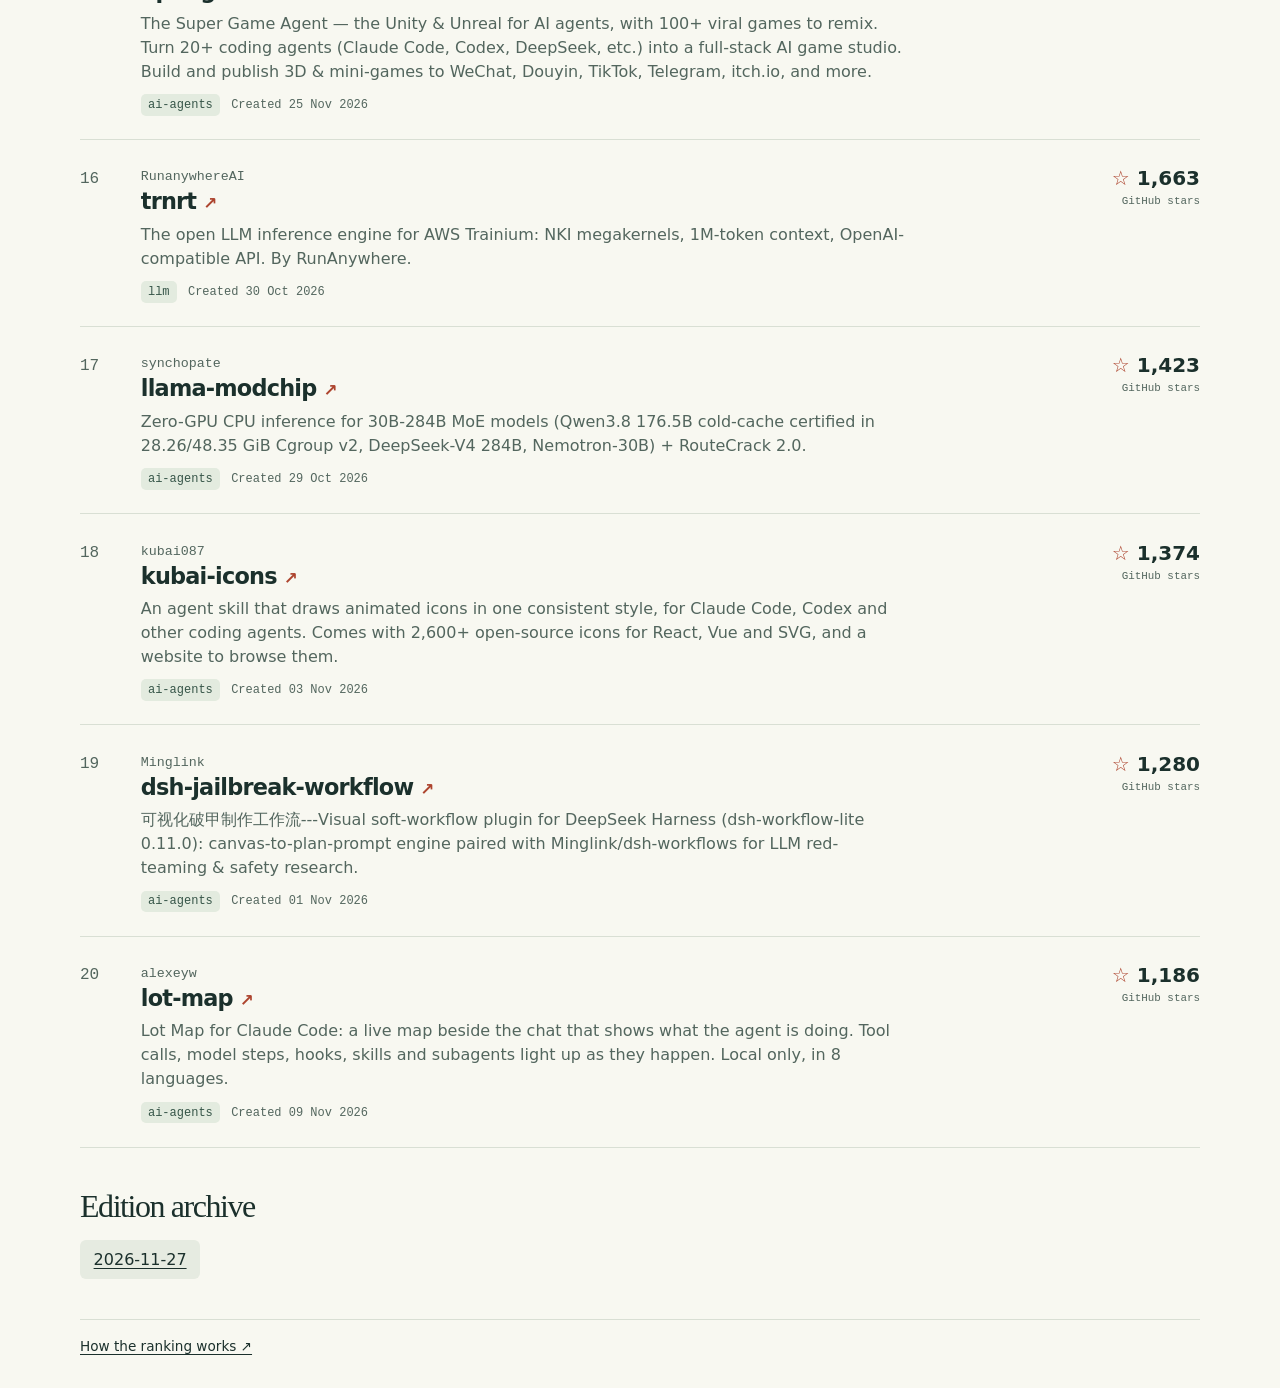
==== commit 4cee3900: "Record daily AI repository observation" ====
--- a/index.html
+++ b/index.html
@@ -1,71 +1,92 @@
 <!doctype html><html lang="en"><head><meta charset="utf-8">
 <meta name="viewport" content="width=device-width, initial-scale=1">
-<title>Edition · 2026-11-27 | RepoPulse AI</title><link rel="stylesheet" href="./style.css"></head>
-<body><header><a class="brand" href="./">RepoPulse <b>AI</b></a>
-<nav><a href="./">Latest</a><a href="#archive">Archive</a></nav></header>
-<main><section class="intro"><small>Edition · 2026-11-27</small><h1>Top new AI repositories</h1>
-<p>The 20 most-starred projects across our AI topics, created in the last 30 days.</p></section>
-<p class="window">Created 2026-10-29 through 2026-11-27 · Updated 27 Nov 2026, 10:41 UTC</p><ol><li class="row"><span class="rank">01</span><div>
-<h2><a href="https://github.com/wangzan101/Mika">wangzan101/Mika</a></h2>
-<p>An on-device AI agent for Android that operates apps and the web to get things done for you.</p><small>llm · Created <time datetime="2026-10-29">2026-10-29</time></small>
-</div><strong>10,113<small>stars</small></strong></li><li class="row"><span class="rank">02</span><div>
-<h2><a href="https://github.com/mdiri-ai/SoduWork">mdiri-ai/SoduWork</a></h2>
-<p>The AI-native engine for teams and their agents. Multi-harness, multi-agent, self-hosted.</p><small>llm · Created <time datetime="2026-10-29">2026-10-29</time></small>
-</div><strong>8,488<small>stars</small></strong></li><li class="row"><span class="rank">03</span><div>
-<h2><a href="https://github.com/KKKKhazix/agent-autoloop">KKKKhazix/agent-autoloop</a></h2>
-<p>让你的命令行 Agent 在后台自己接活、自己跟进到底；平时不烦你，遇到拿不准的事才发卡片找你拍板。</p><small>ai-agents · Created <time datetime="2026-11-03">2026-11-03</time></small>
-</div><strong>6,692<small>stars</small></strong></li><li class="row"><span class="rank">04</span><div>
-<h2><a href="https://github.com/expo/exact">expo/exact</a></h2>
-<p>Agent Native, Rust based, high performance way to build apps on web, iOS, macOS, Android, Linux and other platforms. </p><small>ai-agents · Created <time datetime="2026-11-02">2026-11-02</time></small>
-</div><strong>5,209<small>stars</small></strong></li><li class="row"><span class="rank">05</span><div>
-<h2><a href="https://github.com/EL4CTEO/fast-anything">EL4CTEO/fast-anything</a></h2>
-<p>Don&#x27;t rewrite it in Rust. Rewrite the 5% that&#x27;s slow: profile Python, Node or Ruby apps, port the hot functions with your coding agent, prove they behave the same.</p><small>ai-agents · Created <time datetime="2026-11-21">2026-11-21</time></small>
-</div><strong>4,356<small>stars</small></strong></li><li class="row"><span class="rank">06</span><div>
-<h2><a href="https://github.com/sybil-solutions/inference-optimisation-skill">sybil-solutions/inference-optimisation-skill</a></h2>
-<p>Agent skill for hill-climbing local LLM serving speed (decode, speculative decoding, prefill, KV, startup, TTFT) on any hardware and quantization</p><small>llm · Created <time datetime="2026-11-16">2026-11-16</time></small>
-</div><strong>2,851<small>stars</small></strong></li><li class="row"><span class="rank">07</span><div>
-<h2><a href="https://github.com/N1nEmAn/sapper-v2">N1nEmAn/sapper-v2</a></h2>
-<p>The first fruit of the Nüwa tree — an autonomous AI pentest legion (634-team champion, 8h unattended, 1B tokens beat 4.5B). Not just a tool: evolvable by design. Grow your own fruit on the Nüwa Foundation (Create/Language/History).</p><small>llm · Created <time datetime="2026-10-30">2026-10-30</time></small>
-</div><strong>2,677<small>stars</small></strong></li><li class="row"><span class="rank">08</span><div>
-<h2><a href="https://github.com/pierridotite/mobile-agent-testers">pierridotite/mobile-agent-testers</a></h2>
-<p>20 AI testers on 20 different phones, in parallel, on GitHub&#x27;s free runners: Claude Code agents on iOS Simulators and Android emulators that find broken flows, translation, layout and accessibility bugs</p><small>llm · Created <time datetime="2026-11-16">2026-11-16</time></small>
-</div><strong>2,558<small>stars</small></strong></li><li class="row"><span class="rank">09</span><div>
-<h2><a href="https://github.com/Sandflow-ai/sand3d">Sandflow-ai/sand3d</a></h2>
-<p>3D modeling in Python, built for LLMs.</p><small>llm · Created <time datetime="2026-11-03">2026-11-03</time></small>
-</div><strong>2,360<small>stars</small></strong></li><li class="row"><span class="rank">10</span><div>
-<h2><a href="https://github.com/JosssphZhou/poki">JosssphZhou/poki</a></h2>
-<p>Poki uses your iPhone like you do. An open-source agent app that runs on your iPhone, reads the screen, and taps, types and swipes in real apps with your own model account.</p><small>llm · Created <time datetime="2026-11-05">2026-11-05</time></small>
-</div><strong>2,182<small>stars</small></strong></li><li class="row"><span class="rank">11</span><div>
-<h2><a href="https://github.com/agentes-chat/agentes-chat">agentes-chat/agentes-chat</a></h2>
-<p>Open-source, self-hosted Slack alternative where your team and AI agents work together in channels and DMs. Agents run on Claude, ChatGPT/Codex, Gemini or Grok, with MCP tools, their own computer and browser, routines, memory and approvals. Web, desktop and phone apps. Docker Compose + Postgres. AGPL-3.0.</p><small>llm · Created <time datetime="2026-11-09">2026-11-09</time></small>
-</div><strong>2,076<small>stars</small></strong></li><li class="row"><span class="rank">12</span><div>
-<h2><a href="https://github.com/opensetlabs/openset-llm">opensetlabs/openset-llm</a></h2>
-<p>Fast local LLM inference on plain CPUs. No GPU, 8 GB of RAM. OpenAI-compatible server.</p><small>llm · Created <time datetime="2026-11-13">2026-11-13</time></small>
-</div><strong>1,965<small>stars</small></strong></li><li class="row"><span class="rank">13</span><div>
-<h2><a href="https://github.com/alesha-pro/llm.asm">alesha-pro/llm.asm</a></h2>
-<p>Qwen3-0.6B inference (12 KB), bare-metal bootable OS (22 KB), and from-scratch Mini-GPT trainer with live Braille TUI (32 KB) in 100% pure x86-64 NASM assembly. Zero C, zero libc, zero dependencies.</p><small>llm · Created <time datetime="2026-11-25">2026-11-25</time></small>
-</div><strong>1,814<small>stars</small></strong></li><li class="row"><span class="rank">14</span><div>
-<h2><a href="https://github.com/voyager-so/vork">voyager-so/vork</a></h2>
-<p>Headless 3D, VFX, and motion graphics engine for agents</p><small>ai-agents · Created <time datetime="2026-11-05">2026-11-05</time></small>
-</div><strong>1,756<small>stars</small></strong></li><li class="row"><span class="rank">15</span><div>
-<h2><a href="https://github.com/nexu-io/opengame">nexu-io/opengame</a></h2>
-<p>The Super Game Agent — the Unity &amp; Unreal for AI agents, with 100+ viral games to remix. Turn 20+ coding agents (Claude Code, Codex, DeepSeek, etc.) into a full-stack AI game studio. Build and publish 3D &amp; mini-games to WeChat, Douyin, TikTok, Telegram, itch.io, and more.</p><small>ai-agents · Created <time datetime="2026-11-25">2026-11-25</time></small>
-</div><strong>1,716<small>stars</small></strong></li><li class="row"><span class="rank">16</span><div>
-<h2><a href="https://github.com/RunanywhereAI/trnrt">RunanywhereAI/trnrt</a></h2>
-<p>The open LLM inference engine for AWS Trainium: NKI megakernels, 1M-token context, OpenAI-compatible API. By RunAnywhere.</p><small>llm · Created <time datetime="2026-10-30">2026-10-30</time></small>
-</div><strong>1,663<small>stars</small></strong></li><li class="row"><span class="rank">17</span><div>
-<h2><a href="https://github.com/synchopate/llama-modchip">synchopate/llama-modchip</a></h2>
-<p>Zero-GPU CPU inference for 30B-284B MoE models (Qwen3.8 176.5B cold-cache certified in 28.26/48.35 GiB Cgroup v2, DeepSeek-V4 284B, Nemotron-30B) + RouteCrack 2.0.</p><small>ai-agents · Created <time datetime="2026-10-29">2026-10-29</time></small>
-</div><strong>1,423<small>stars</small></strong></li><li class="row"><span class="rank">18</span><div>
-<h2><a href="https://github.com/kubai087/kubai-icons">kubai087/kubai-icons</a></h2>
-<p>An agent skill that draws animated icons in one consistent style, for Claude Code, Codex and other coding agents. Comes with 2,600+ open-source icons for React, Vue and SVG, and a website to browse them.</p><small>ai-agents · Created <time datetime="2026-11-03">2026-11-03</time></small>
-</div><strong>1,374<small>stars</small></strong></li><li class="row"><span class="rank">19</span><div>
-<h2><a href="https://github.com/Minglink/dsh-jailbreak-workflow">Minglink/dsh-jailbreak-workflow</a></h2>
-<p>可视化破甲制作工作流---Visual soft-workflow plugin for DeepSeek Harness (dsh-workflow-lite 0.11.0): canvas-to-plan-prompt engine paired with Minglink/dsh-workflows for LLM red-teaming &amp; safety research.</p><small>ai-agents · Created <time datetime="2026-11-01">2026-11-01</time></small>
-</div><strong>1,280<small>stars</small></strong></li><li class="row"><span class="rank">20</span><div>
-<h2><a href="https://github.com/alexeyw/lot-map">alexeyw/lot-map</a></h2>
-<p>Lot Map for Claude Code: a live map beside the chat that shows what the agent is doing. Tool calls, model steps, hooks, skills and subagents light up as they happen. Local only, in 8 languages.</p><small>ai-agents · Created <time datetime="2026-11-09">2026-11-09</time></small>
-</div><strong>1,186<small>stars</small></strong></li></ol>
+<title>27 November 2026 | RepoPulse AI</title><link rel="stylesheet" href="./style.css"></head>
+<body><header><div class="wrap mast"><a class="brand" href="./"><em aria-hidden="true">∿</em> RepoPulse <b>AI</b></a>
+<nav aria-label="Main"><a href="./">Latest</a><a href="#archive">Archive</a></nav></div></header>
+<main class="wrap"><section class="intro"><div><small class="edition">Daily edition · 27 November 2026</small>
+<h1>Top new <em>AI</em><br>repositories.</h1>
+<p>The most-starred AI projects created in the last 30 days.</p></div><figure><figcaption>Top five by stars</figcaption><ol class="bars"><li><span>Mika</span><i style="--width:100.00%"></i><b>10,113</b></li><li><span>SoduWork</span><i style="--width:83.93%"></i><b>8,488</b></li><li><span>agent-autoloop</span><i style="--width:66.17%"></i><b>6,692</b></li><li><span>exact</span><i style="--width:51.51%"></i><b>5,209</b></li><li><span>fast-anything</span><i style="--width:43.07%"></i><b>4,356</b></li></ol></figure></section>
+<section aria-label="Repository leaderboard"><div class="sectionhead"><h2>Leaderboard <small>20</small></h2><span>Updated 27 Nov 2026, 10:41 UTC</span></div><ol class="leaderboard"><li class="row"><span class="rank">01</span><div class="project">
+<small>wangzan101</small><h2><a href="https://github.com/wangzan101/Mika">Mika <span aria-hidden="true">↗</span></a></h2>
+<p>An on-device AI agent for Android that operates apps and the web to get things done for you.</p><div class="meta"><b>llm</b>
+<span>Created <time datetime="2026-10-29">29 Oct 2026</time></span></div></div>
+<strong><span aria-hidden="true">☆</span> 10,113<small>GitHub stars</small></strong></li><li class="row"><span class="rank">02</span><div class="project">
+<small>mdiri-ai</small><h2><a href="https://github.com/mdiri-ai/SoduWork">SoduWork <span aria-hidden="true">↗</span></a></h2>
+<p>The AI-native engine for teams and their agents. Multi-harness, multi-agent, self-hosted.</p><div class="meta"><b>llm</b>
+<span>Created <time datetime="2026-10-29">29 Oct 2026</time></span></div></div>
+<strong><span aria-hidden="true">☆</span> 8,488<small>GitHub stars</small></strong></li><li class="row"><span class="rank">03</span><div class="project">
+<small>KKKKhazix</small><h2><a href="https://github.com/KKKKhazix/agent-autoloop">agent-autoloop <span aria-hidden="true">↗</span></a></h2>
+<p>让你的命令行 Agent 在后台自己接活、自己跟进到底；平时不烦你，遇到拿不准的事才发卡片找你拍板。</p><div class="meta"><b>ai-agents</b>
+<span>Created <time datetime="2026-11-03">03 Nov 2026</time></span></div></div>
+<strong><span aria-hidden="true">☆</span> 6,692<small>GitHub stars</small></strong></li><li class="row"><span class="rank">04</span><div class="project">
+<small>expo</small><h2><a href="https://github.com/expo/exact">exact <span aria-hidden="true">↗</span></a></h2>
+<p>Agent Native, Rust based, high performance way to build apps on web, iOS, macOS, Android, Linux and other platforms. </p><div class="meta"><b>ai-agents</b>
+<span>Created <time datetime="2026-11-02">02 Nov 2026</time></span></div></div>
+<strong><span aria-hidden="true">☆</span> 5,209<small>GitHub stars</small></strong></li><li class="row"><span class="rank">05</span><div class="project">
+<small>EL4CTEO</small><h2><a href="https://github.com/EL4CTEO/fast-anything">fast-anything <span aria-hidden="true">↗</span></a></h2>
+<p>Don&#x27;t rewrite it in Rust. Rewrite the 5% that&#x27;s slow: profile Python, Node or Ruby apps, port the hot functions with your coding agent, prove they behave the same.</p><div class="meta"><b>ai-agents</b>
+<span>Created <time datetime="2026-11-21">21 Nov 2026</time></span></div></div>
+<strong><span aria-hidden="true">☆</span> 4,356<small>GitHub stars</small></strong></li><li class="row"><span class="rank">06</span><div class="project">
+<small>sybil-solutions</small><h2><a href="https://github.com/sybil-solutions/inference-optimisation-skill">inference-optimisation-skill <span aria-hidden="true">↗</span></a></h2>
+<p>Agent skill for hill-climbing local LLM serving speed (decode, speculative decoding, prefill, KV, startup, TTFT) on any hardware and quantization</p><div class="meta"><b>llm</b>
+<span>Created <time datetime="2026-11-16">16 Nov 2026</time></span></div></div>
+<strong><span aria-hidden="true">☆</span> 2,851<small>GitHub stars</small></strong></li><li class="row"><span class="rank">07</span><div class="project">
+<small>N1nEmAn</small><h2><a href="https://github.com/N1nEmAn/sapper-v2">sapper-v2 <span aria-hidden="true">↗</span></a></h2>
+<p>The first fruit of the Nüwa tree — an autonomous AI pentest legion (634-team champion, 8h unattended, 1B tokens beat 4.5B). Not just a tool: evolvable by design. Grow your own fruit on the Nüwa Foundation (Create/Language/History).</p><div class="meta"><b>llm</b>
+<span>Created <time datetime="2026-10-30">30 Oct 2026</time></span></div></div>
+<strong><span aria-hidden="true">☆</span> 2,677<small>GitHub stars</small></strong></li><li class="row"><span class="rank">08</span><div class="project">
+<small>pierridotite</small><h2><a href="https://github.com/pierridotite/mobile-agent-testers">mobile-agent-testers <span aria-hidden="true">↗</span></a></h2>
+<p>20 AI testers on 20 different phones, in parallel, on GitHub&#x27;s free runners: Claude Code agents on iOS Simulators and Android emulators that find broken flows, translation, layout and accessibility bugs</p><div class="meta"><b>llm</b>
+<span>Created <time datetime="2026-11-16">16 Nov 2026</time></span></div></div>
+<strong><span aria-hidden="true">☆</span> 2,558<small>GitHub stars</small></strong></li><li class="row"><span class="rank">09</span><div class="project">
+<small>Sandflow-ai</small><h2><a href="https://github.com/Sandflow-ai/sand3d">sand3d <span aria-hidden="true">↗</span></a></h2>
+<p>3D modeling in Python, built for LLMs.</p><div class="meta"><b>llm</b>
+<span>Created <time datetime="2026-11-03">03 Nov 2026</time></span></div></div>
+<strong><span aria-hidden="true">☆</span> 2,360<small>GitHub stars</small></strong></li><li class="row"><span class="rank">10</span><div class="project">
+<small>JosssphZhou</small><h2><a href="https://github.com/JosssphZhou/poki">poki <span aria-hidden="true">↗</span></a></h2>
+<p>Poki uses your iPhone like you do. An open-source agent app that runs on your iPhone, reads the screen, and taps, types and swipes in real apps with your own model account.</p><div class="meta"><b>llm</b>
+<span>Created <time datetime="2026-11-05">05 Nov 2026</time></span></div></div>
+<strong><span aria-hidden="true">☆</span> 2,182<small>GitHub stars</small></strong></li><li class="row"><span class="rank">11</span><div class="project">
+<small>agentes-chat</small><h2><a href="https://github.com/agentes-chat/agentes-chat">agentes-chat <span aria-hidden="true">↗</span></a></h2>
+<p>Open-source, self-hosted Slack alternative where your team and AI agents work together in channels and DMs. Agents run on Claude, ChatGPT/Codex, Gemini or Grok, with MCP tools, their own computer and browser, routines, memory and approvals. Web, desktop and phone apps. Docker Compose + Postgres. AGPL-3.0.</p><div class="meta"><b>llm</b>
+<span>Created <time datetime="2026-11-09">09 Nov 2026</time></span></div></div>
+<strong><span aria-hidden="true">☆</span> 2,076<small>GitHub stars</small></strong></li><li class="row"><span class="rank">12</span><div class="project">
+<small>opensetlabs</small><h2><a href="https://github.com/opensetlabs/openset-llm">openset-llm <span aria-hidden="true">↗</span></a></h2>
+<p>Fast local LLM inference on plain CPUs. No GPU, 8 GB of RAM. OpenAI-compatible server.</p><div class="meta"><b>llm</b>
+<span>Created <time datetime="2026-11-13">13 Nov 2026</time></span></div></div>
+<strong><span aria-hidden="true">☆</span> 1,965<small>GitHub stars</small></strong></li><li class="row"><span class="rank">13</span><div class="project">
+<small>alesha-pro</small><h2><a href="https://github.com/alesha-pro/llm.asm">llm.asm <span aria-hidden="true">↗</span></a></h2>
+<p>Qwen3-0.6B inference (12 KB), bare-metal bootable OS (22 KB), and from-scratch Mini-GPT trainer with live Braille TUI (32 KB) in 100% pure x86-64 NASM assembly. Zero C, zero libc, zero dependencies.</p><div class="meta"><b>llm</b>
+<span>Created <time datetime="2026-11-25">25 Nov 2026</time></span></div></div>
+<strong><span aria-hidden="true">☆</span> 1,814<small>GitHub stars</small></strong></li><li class="row"><span class="rank">14</span><div class="project">
+<small>voyager-so</small><h2><a href="https://github.com/voyager-so/vork">vork <span aria-hidden="true">↗</span></a></h2>
+<p>Headless 3D, VFX, and motion graphics engine for agents</p><div class="meta"><b>ai-agents</b>
+<span>Created <time datetime="2026-11-05">05 Nov 2026</time></span></div></div>
+<strong><span aria-hidden="true">☆</span> 1,756<small>GitHub stars</small></strong></li><li class="row"><span class="rank">15</span><div class="project">
+<small>nexu-io</small><h2><a href="https://github.com/nexu-io/opengame">opengame <span aria-hidden="true">↗</span></a></h2>
+<p>The Super Game Agent — the Unity &amp; Unreal for AI agents, with 100+ viral games to remix. Turn 20+ coding agents (Claude Code, Codex, DeepSeek, etc.) into a full-stack AI game studio. Build and publish 3D &amp; mini-games to WeChat, Douyin, TikTok, Telegram, itch.io, and more.</p><div class="meta"><b>ai-agents</b>
+<span>Created <time datetime="2026-11-25">25 Nov 2026</time></span></div></div>
+<strong><span aria-hidden="true">☆</span> 1,716<small>GitHub stars</small></strong></li><li class="row"><span class="rank">16</span><div class="project">
+<small>RunanywhereAI</small><h2><a href="https://github.com/RunanywhereAI/trnrt">trnrt <span aria-hidden="true">↗</span></a></h2>
+<p>The open LLM inference engine for AWS Trainium: NKI megakernels, 1M-token context, OpenAI-compatible API. By RunAnywhere.</p><div class="meta"><b>llm</b>
+<span>Created <time datetime="2026-10-30">30 Oct 2026</time></span></div></div>
+<strong><span aria-hidden="true">☆</span> 1,663<small>GitHub stars</small></strong></li><li class="row"><span class="rank">17</span><div class="project">
+<small>synchopate</small><h2><a href="https://github.com/synchopate/llama-modchip">llama-modchip <span aria-hidden="true">↗</span></a></h2>
+<p>Zero-GPU CPU inference for 30B-284B MoE models (Qwen3.8 176.5B cold-cache certified in 28.26/48.35 GiB Cgroup v2, DeepSeek-V4 284B, Nemotron-30B) + RouteCrack 2.0.</p><div class="meta"><b>ai-agents</b>
+<span>Created <time datetime="2026-10-29">29 Oct 2026</time></span></div></div>
+<strong><span aria-hidden="true">☆</span> 1,423<small>GitHub stars</small></strong></li><li class="row"><span class="rank">18</span><div class="project">
+<small>kubai087</small><h2><a href="https://github.com/kubai087/kubai-icons">kubai-icons <span aria-hidden="true">↗</span></a></h2>
+<p>An agent skill that draws animated icons in one consistent style, for Claude Code, Codex and other coding agents. Comes with 2,600+ open-source icons for React, Vue and SVG, and a website to browse them.</p><div class="meta"><b>ai-agents</b>
+<span>Created <time datetime="2026-11-03">03 Nov 2026</time></span></div></div>
+<strong><span aria-hidden="true">☆</span> 1,374<small>GitHub stars</small></strong></li><li class="row"><span class="rank">19</span><div class="project">
+<small>Minglink</small><h2><a href="https://github.com/Minglink/dsh-jailbreak-workflow">dsh-jailbreak-workflow <span aria-hidden="true">↗</span></a></h2>
+<p>可视化破甲制作工作流---Visual soft-workflow plugin for DeepSeek Harness (dsh-workflow-lite 0.11.0): canvas-to-plan-prompt engine paired with Minglink/dsh-workflows for LLM red-teaming &amp; safety research.</p><div class="meta"><b>ai-agents</b>
+<span>Created <time datetime="2026-11-01">01 Nov 2026</time></span></div></div>
+<strong><span aria-hidden="true">☆</span> 1,280<small>GitHub stars</small></strong></li><li class="row"><span class="rank">20</span><div class="project">
+<small>alexeyw</small><h2><a href="https://github.com/alexeyw/lot-map">lot-map <span aria-hidden="true">↗</span></a></h2>
+<p>Lot Map for Claude Code: a live map beside the chat that shows what the agent is doing. Tool calls, model steps, hooks, skills and subagents light up as they happen. Local only, in 8 languages.</p><div class="meta"><b>ai-agents</b>
+<span>Created <time datetime="2026-11-09">09 Nov 2026</time></span></div></div>
+<strong><span aria-hidden="true">☆</span> 1,186<small>GitHub stars</small></strong></li></ol></section>
 <section id="archive"><h2>Edition archive</h2><ul><li><a href="./editions/2026-11-27/">2026-11-27</a></li></ul></section>
 <footer><a href="https://github.com/Devparihar5/repopulse-ai#ranking">How the ranking works ↗</a></footer>
 </main></body></html>
--- a/style.css
+++ b/style.css
@@ -1,26 +1,16 @@
-:root {color-scheme:dark;font:16px/1.55 "Inter",system-ui,sans-serif;background:#111714;color:#e9f0e8}
-* {box-sizing:border-box}
-body {max-width:64rem;margin:auto;padding:0 clamp(1rem,4vw,3rem)}
-header,nav,.row {display:flex;align-items:center;gap:1.4rem}
-header {justify-content:space-between;padding:1.4rem 0;border-bottom:1px solid #38443a}
-a {color:inherit;text-underline-offset:.25em}
-.brand,h2 a,nav a {text-decoration:none}
-a:hover {text-decoration:underline}
-.brand {font-size:1.35rem;font-weight:750}
-b,strong,.intro small {color:#b8ee85}
-.intro {padding:clamp(2rem,7vw,5rem) 0 1rem}
-h1 {font-size:clamp(2.4rem,6vw,4.8rem);line-height:1;margin:.5rem 0;letter-spacing:-.055em}
-p,small,.rank {color:#b8c7ba}
-.window,.empty {padding:1rem;background:#202c23;border-radius:.45rem}
-ol,ul {padding:0;list-style:none}
-.row {padding:1.2rem 0;border-bottom:1px solid #354038;align-items:flex-start}
-.row div {flex:1;min-width:0;overflow-wrap:anywhere}
-h2 {font-size:1.15rem;margin:0}
-.row p {margin:.25rem 0}
-strong,.rank {font-variant-numeric:tabular-nums}
-strong {text-align:right}
-strong small {display:block;font-weight:400}
-#archive {margin:3rem 0}
-#archive ul {display:flex;flex-wrap:wrap;gap:1rem}
-footer {border-top:1px solid #354038;padding:1.25rem 0 3rem}
-@media(max-width:520px){.row {gap:.55rem}nav {gap:.8rem}}
+:root{color-scheme:light;--ink:#1b302c;--muted:#53665e;--line:#d9dfd4;--paper:#f8f8f1;--accent:#ad442e;font:16px/1.5 "DM Sans",system-ui,sans-serif;color:var(--ink);background:var(--paper)}
+*{box-sizing:border-box}body,figure,ol,ul,h1,h2,p{margin:0}ol,ul{padding:0;list-style:none}.wrap{width:min(1120px,91%);margin:auto}
+a{color:inherit;text-underline-offset:.2em}a:focus-visible{outline:3px solid #bf614b;outline-offset:4px}
+header{border-bottom:1px solid var(--line)}.mast,.brand,nav,.meta,.sectionhead,.sectionhead h2{display:flex;align-items:center}.mast,.sectionhead{justify-content:space-between}
+.mast{min-height:72px}.brand{gap:.4rem;font-size:1.23rem;font-weight:780;letter-spacing:-.055em;text-decoration:none}.brand b{font-size:.7em;color:var(--accent)}
+.brand em{display:grid;place-items:center;width:32px;height:32px;margin-right:.15rem;border-radius:9px;color:#f4bd8e;background:var(--ink);font:700 30px/1 Georgia,serif}
+nav{gap:1.4rem}nav a{font-size:.88rem;text-decoration:none}nav a:hover,h2 a:hover{text-decoration:underline}
+.intro{display:grid;grid-template-columns:minmax(0,1.15fr) minmax(0,.85fr);gap:8%;align-items:center;padding:clamp(2.2rem,6vw,5rem) 0}
+.edition,figcaption,.rank,.sectionhead>span,.row small,.meta,.bars b{font-family:"IBM Plex Mono",ui-monospace,monospace}
+.edition,figcaption{text-transform:uppercase;letter-spacing:.11em;font-size:.72rem;font-weight:650}.edition{color:var(--accent)}h1{font:500 clamp(3rem,6.5vw,5.7rem)/.96 "Instrument Serif",Georgia,serif;letter-spacing:-.058em;margin:.8rem 0 1rem}h1 em{color:var(--accent)}.intro p,.row p{color:var(--muted)}
+figure{background:#193832;color:#f6f5e9;padding:clamp(1.3rem,3vw,2.3rem);border-radius:1.3rem}figcaption{color:#f2cca5;margin-bottom:1.1rem}
+.bars{display:grid;gap:.75rem}.bars li{display:grid;grid-template-columns:minmax(0,1fr) minmax(0,1fr) 5ch;align-items:center;gap:.75rem;font-size:.8rem}.bars li span{overflow:hidden;text-overflow:ellipsis;white-space:nowrap}.bars b{text-align:right}.bars i{height:7px;background:#355149;border-radius:8px}.bars i:before{content:"";display:block;width:var(--width);height:100%;background:#ebb88e;border-radius:inherit}
+.sectionhead{gap:.7rem;flex-wrap:wrap;border-bottom:2px solid var(--ink);padding-bottom:1rem}.sectionhead h2,#archive h2{font:500 2rem/1.15 Georgia,serif;letter-spacing:-.045em}.sectionhead h2 small{font:600 .78rem/1.8 system-ui;background:#e2eadd;margin-left:.6rem;padding:0 .55rem;border-radius:20px}.sectionhead>span,.meta{font-size:.75rem;color:var(--muted)}
+.row{display:grid;grid-template-columns:2.6rem minmax(0,1fr) auto;gap:1.2rem;align-items:start;padding:1.45rem 0;border-bottom:1px solid var(--line)}.rank{color:var(--muted);font-size:1rem;padding-top:.2rem}.row:first-child .rank{color:var(--accent)}.project{overflow-wrap:anywhere}.project>small{color:var(--muted)}.row h2{font-size:1.4rem;letter-spacing:-.035em;line-height:1.3}.row h2 a{text-decoration:none}.row h2 a:hover{text-decoration:underline}.row h2 span{font-size:.75em;color:var(--accent)}.row p{margin:.4rem 0 .65rem;max-width:75ch}.meta{gap:.7rem;flex-wrap:wrap}.meta b{background:#e3ebdf;color:#365548;border-radius:5px;padding:.12rem .45rem;font-weight:500}.row strong{text-align:right;font-size:1.25rem;font-variant-numeric:tabular-nums}.row strong span{color:var(--accent)}.row strong small{display:block;font-size:.68rem;font-weight:400;color:var(--muted)}
+#archive{padding:2.5rem 0}#archive ul{display:flex;flex-wrap:wrap;gap:.7rem;margin-top:1rem}#archive a{display:block;background:#e6ebe1;padding:.45rem .85rem;border-radius:6px}footer{padding:1rem 0 2rem;border-top:1px solid var(--line);font-size:.85rem}
+@media(max-width:720px){.intro{grid-template-columns:1fr;gap:1.6rem}.mast{min-height:60px}.row{grid-template-columns:1.6rem minmax(0,1fr) auto;gap:.5rem}.row strong{font-size:1rem}.sectionhead{align-items:start}.bars li{grid-template-columns:minmax(0,1fr) minmax(0,1.4fr) 5ch}.meta{gap:.4rem}}
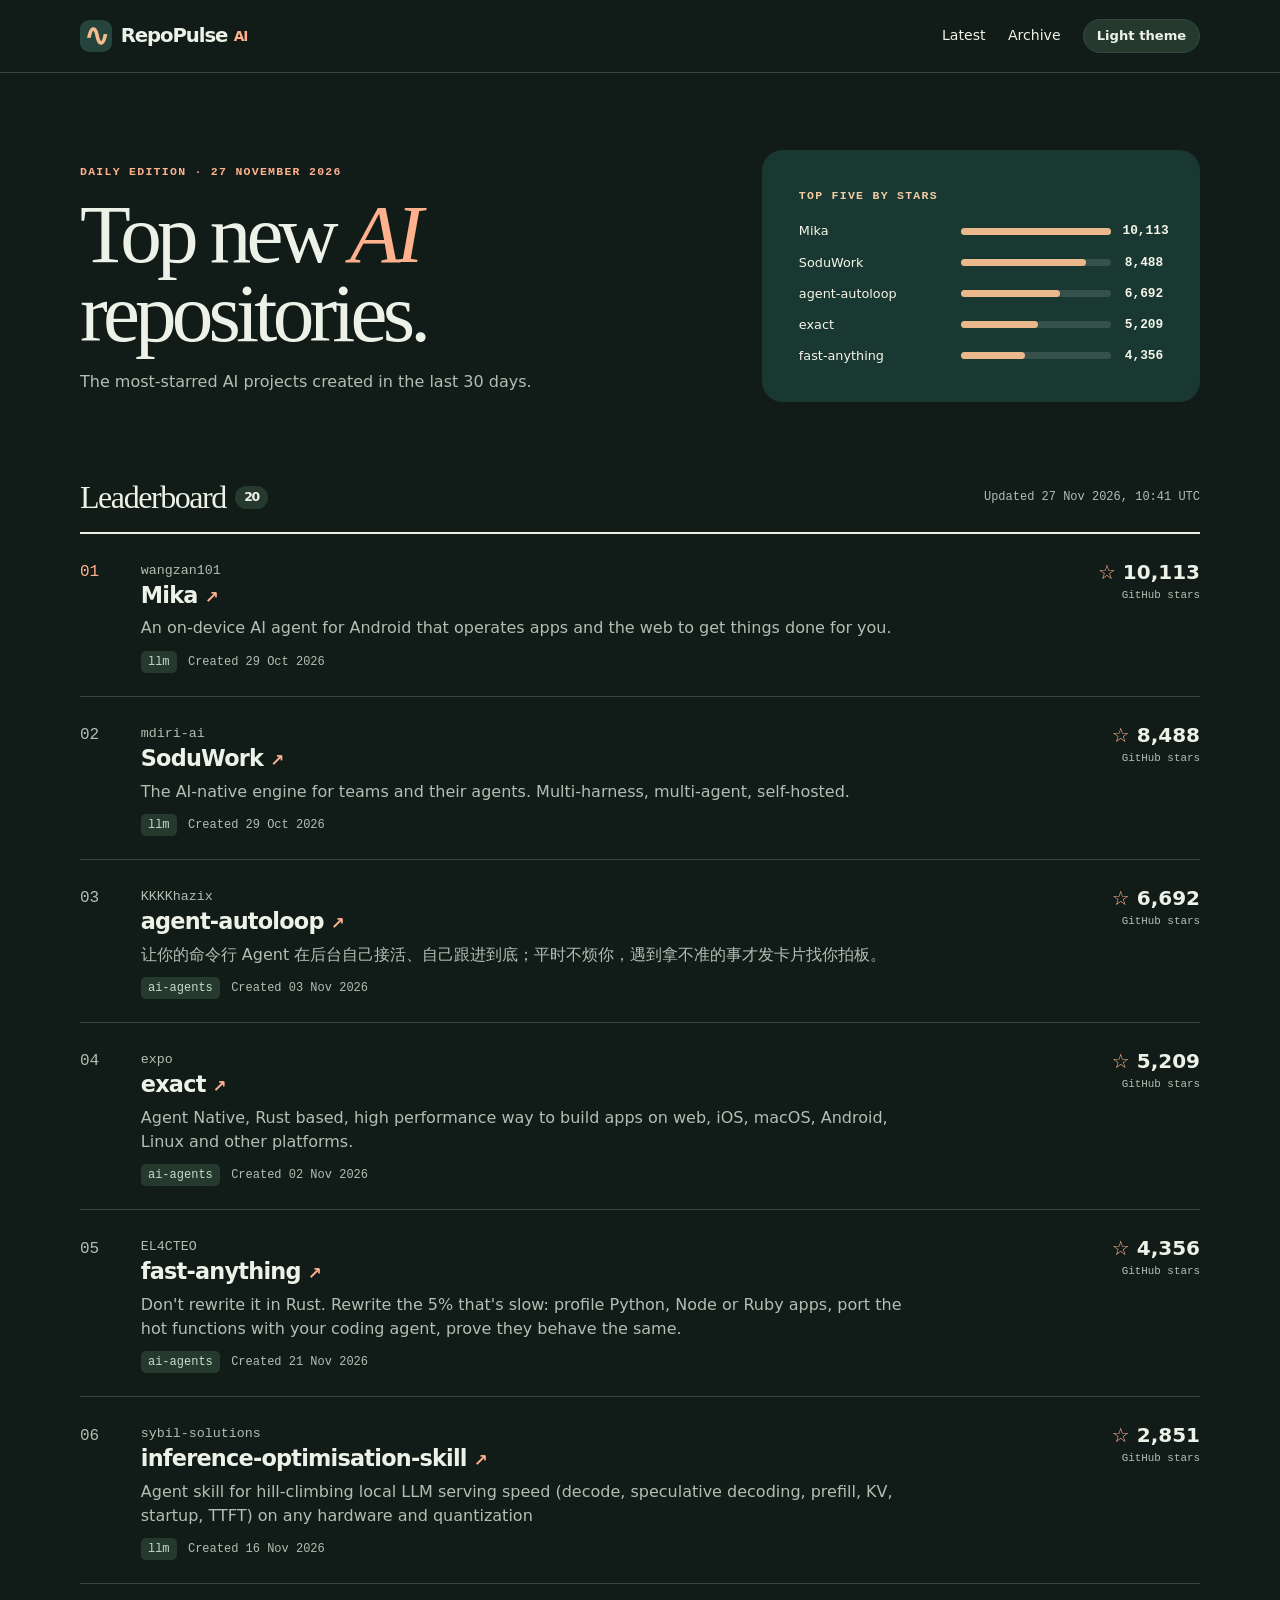
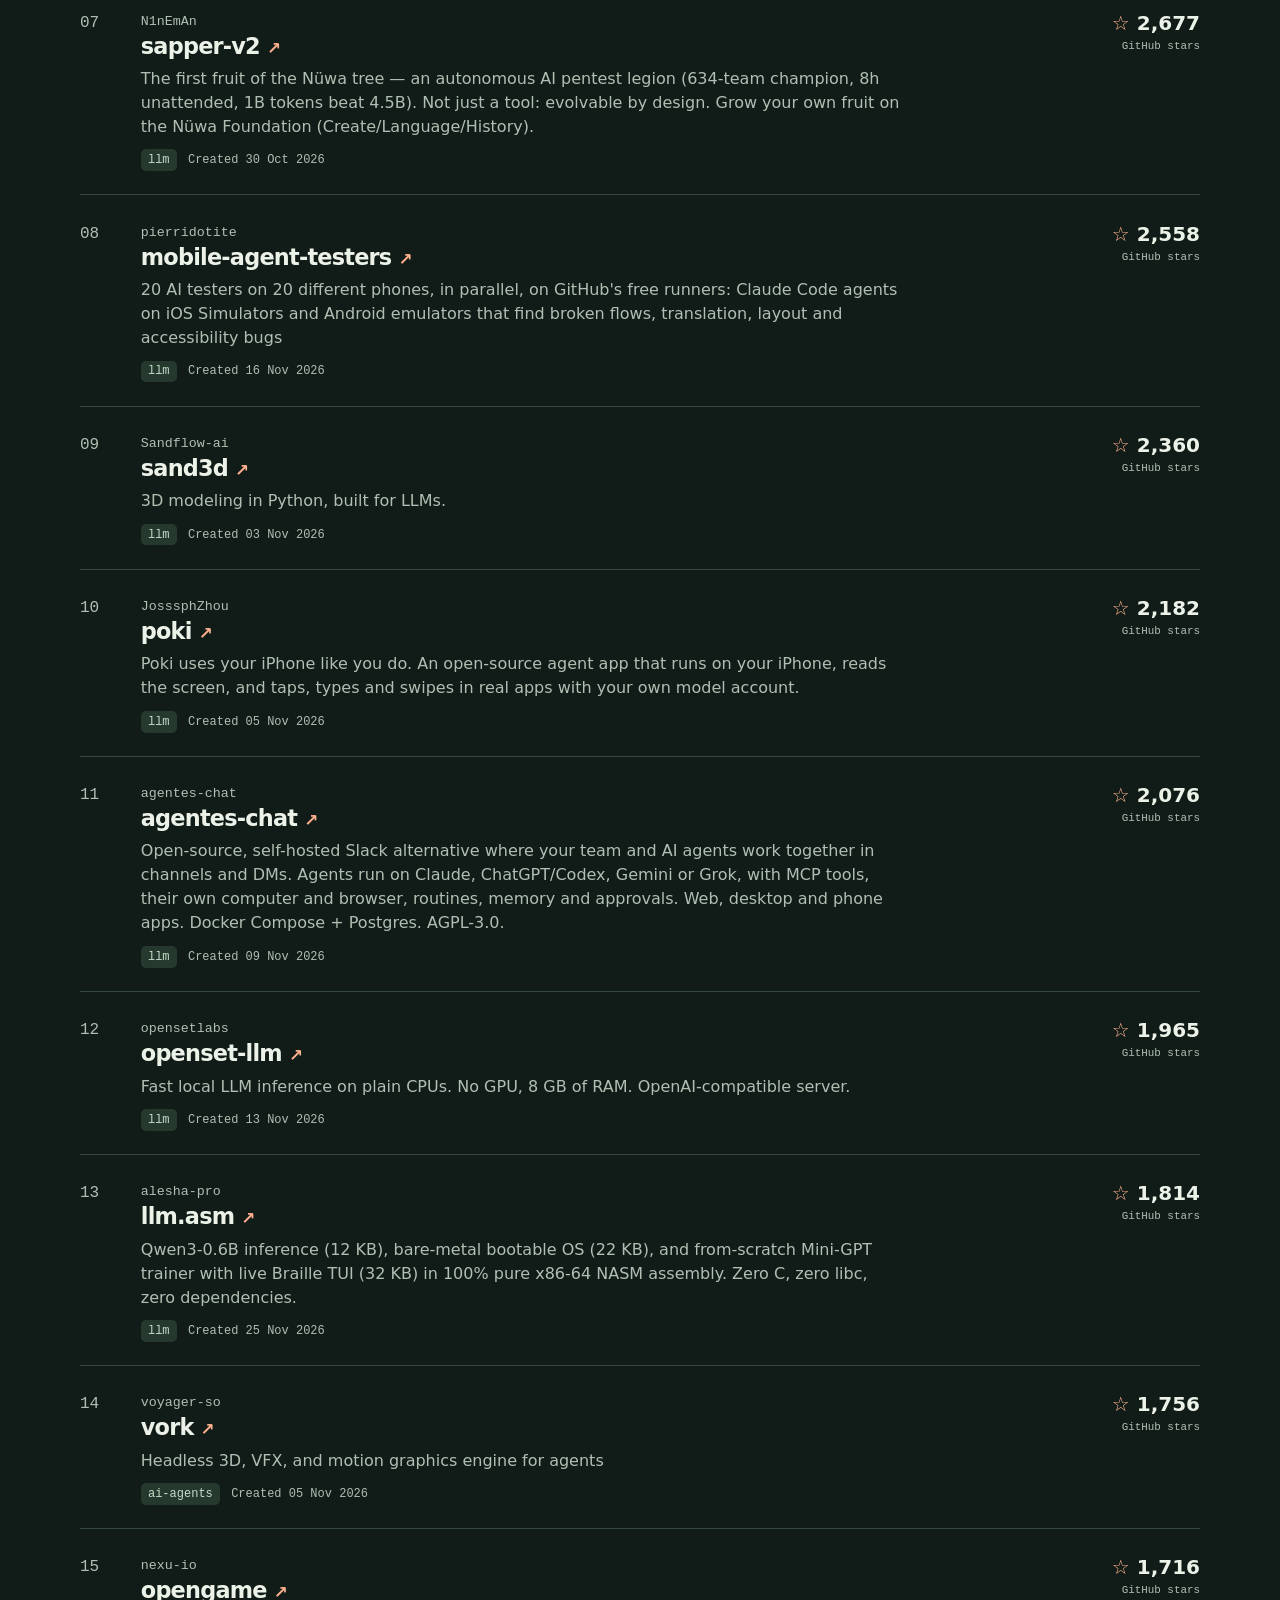
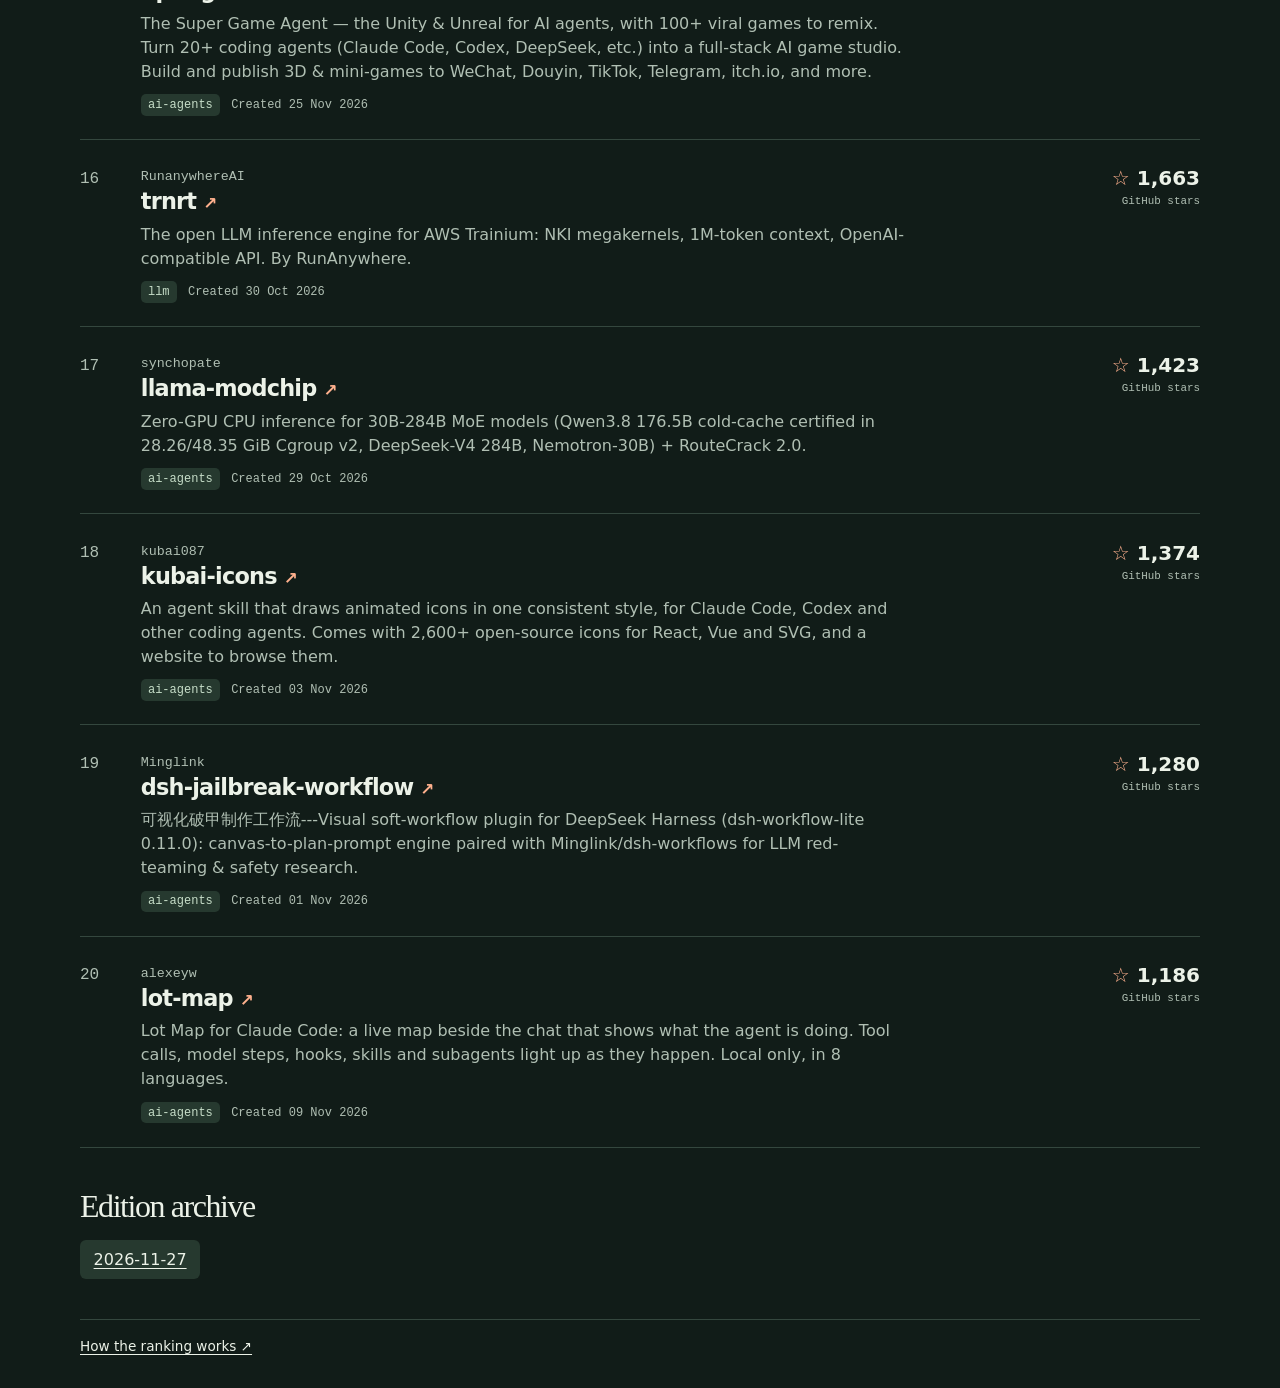
==== commit fc8f977b: "Record daily AI repository observation" ====
--- a/index.html
+++ b/index.html
@@ -1,8 +1,36 @@
-<!doctype html><html lang="en"><head><meta charset="utf-8">
+<!doctype html><html lang="en" data-theme="dark"><head><meta charset="utf-8">
 <meta name="viewport" content="width=device-width, initial-scale=1">
+<script>(() => {
+  const key = "repopulse-ai-theme";
+  const root = document.documentElement;
+  try {
+    if (localStorage.getItem(key) === "light") root.dataset.theme = "light";
+  } catch {
+    // Storage can be unavailable in private browsing.
+  }
+
+  document.addEventListener("DOMContentLoaded", () => {
+    const button = document.getElementById("theme-switch");
+    const updateLabel = () => {
+      button.textContent = root.dataset.theme === "light" ? "Dark theme" : "Light theme";
+    };
+    updateLabel();
+    button.hidden = false;
+    button.addEventListener("click", () => {
+      root.dataset.theme = root.dataset.theme === "light" ? "dark" : "light";
+      updateLabel();
+      try {
+        localStorage.setItem(key, root.dataset.theme);
+      } catch {
+        // The selected theme still applies for this page.
+      }
+    });
+  });
+})();
+</script>
 <title>27 November 2026 | RepoPulse AI</title><link rel="stylesheet" href="./style.css"></head>
 <body><header><div class="wrap mast"><a class="brand" href="./"><em aria-hidden="true">∿</em> RepoPulse <b>AI</b></a>
-<nav aria-label="Main"><a href="./">Latest</a><a href="#archive">Archive</a></nav></div></header>
+<nav aria-label="Main"><a href="./">Latest</a><a href="#archive">Archive</a><button id="theme-switch" type="button" hidden>Light theme</button></nav></div></header>
 <main class="wrap"><section class="intro"><div><small class="edition">Daily edition · 27 November 2026</small>
 <h1>Top new <em>AI</em><br>repositories.</h1>
 <p>The most-starred AI projects created in the last 30 days.</p></div><figure><figcaption>Top five by stars</figcaption><ol class="bars"><li><span>Mika</span><i style="--width:100.00%"></i><b>10,113</b></li><li><span>SoduWork</span><i style="--width:83.93%"></i><b>8,488</b></li><li><span>agent-autoloop</span><i style="--width:66.17%"></i><b>6,692</b></li><li><span>exact</span><i style="--width:51.51%"></i><b>5,209</b></li><li><span>fast-anything</span><i style="--width:43.07%"></i><b>4,356</b></li></ol></figure></section>
--- a/style.css
+++ b/style.css
@@ -1,16 +1,22 @@
-:root{color-scheme:light;--ink:#1b302c;--muted:#53665e;--line:#d9dfd4;--paper:#f8f8f1;--accent:#ad442e;font:16px/1.5 "DM Sans",system-ui,sans-serif;color:var(--ink);background:var(--paper)}
+:root{color-scheme:dark;--ink:#ecf2e8;--muted:#b0bfb3;--line:#34473e;--paper:#111c18;--accent:#ffb18e;--surface:#26392f;--tag:#c6ddc8;font:16px/1.5 "DM Sans",system-ui,sans-serif;color:var(--ink);background:var(--paper)}
+:root[data-theme="light"]{color-scheme:light;--ink:#1b302c;--muted:#53665e;--line:#d9dfd4;--paper:#f8f8f1;--accent:#ad442e;--surface:#e3ebdf;--tag:#365548}
 *{box-sizing:border-box}body,figure,ol,ul,h1,h2,p{margin:0}ol,ul{padding:0;list-style:none}.wrap{width:min(1120px,91%);margin:auto}
 a{color:inherit;text-underline-offset:.2em}a:focus-visible{outline:3px solid #bf614b;outline-offset:4px}
 header{border-bottom:1px solid var(--line)}.mast,.brand,nav,.meta,.sectionhead,.sectionhead h2{display:flex;align-items:center}.mast,.sectionhead{justify-content:space-between}
 .mast{min-height:72px}.brand{gap:.4rem;font-size:1.23rem;font-weight:780;letter-spacing:-.055em;text-decoration:none}.brand b{font-size:.7em;color:var(--accent)}
-.brand em{display:grid;place-items:center;width:32px;height:32px;margin-right:.15rem;border-radius:9px;color:#f4bd8e;background:var(--ink);font:700 30px/1 Georgia,serif}
+.brand em{display:grid;place-items:center;width:32px;height:32px;margin-right:.15rem;border-radius:9px;color:#f4bd8e;background:#25443b;font:700 30px/1 Georgia,serif}
 nav{gap:1.4rem}nav a{font-size:.88rem;text-decoration:none}nav a:hover,h2 a:hover{text-decoration:underline}
 .intro{display:grid;grid-template-columns:minmax(0,1.15fr) minmax(0,.85fr);gap:8%;align-items:center;padding:clamp(2.2rem,6vw,5rem) 0}
 .edition,figcaption,.rank,.sectionhead>span,.row small,.meta,.bars b{font-family:"IBM Plex Mono",ui-monospace,monospace}
 .edition,figcaption{text-transform:uppercase;letter-spacing:.11em;font-size:.72rem;font-weight:650}.edition{color:var(--accent)}h1{font:500 clamp(3rem,6.5vw,5.7rem)/.96 "Instrument Serif",Georgia,serif;letter-spacing:-.058em;margin:.8rem 0 1rem}h1 em{color:var(--accent)}.intro p,.row p{color:var(--muted)}
 figure{background:#193832;color:#f6f5e9;padding:clamp(1.3rem,3vw,2.3rem);border-radius:1.3rem}figcaption{color:#f2cca5;margin-bottom:1.1rem}
 .bars{display:grid;gap:.75rem}.bars li{display:grid;grid-template-columns:minmax(0,1fr) minmax(0,1fr) 5ch;align-items:center;gap:.75rem;font-size:.8rem}.bars li span{overflow:hidden;text-overflow:ellipsis;white-space:nowrap}.bars b{text-align:right}.bars i{height:7px;background:#355149;border-radius:8px}.bars i:before{content:"";display:block;width:var(--width);height:100%;background:#ebb88e;border-radius:inherit}
-.sectionhead{gap:.7rem;flex-wrap:wrap;border-bottom:2px solid var(--ink);padding-bottom:1rem}.sectionhead h2,#archive h2{font:500 2rem/1.15 Georgia,serif;letter-spacing:-.045em}.sectionhead h2 small{font:600 .78rem/1.8 system-ui;background:#e2eadd;margin-left:.6rem;padding:0 .55rem;border-radius:20px}.sectionhead>span,.meta{font-size:.75rem;color:var(--muted)}
-.row{display:grid;grid-template-columns:2.6rem minmax(0,1fr) auto;gap:1.2rem;align-items:start;padding:1.45rem 0;border-bottom:1px solid var(--line)}.rank{color:var(--muted);font-size:1rem;padding-top:.2rem}.row:first-child .rank{color:var(--accent)}.project{overflow-wrap:anywhere}.project>small{color:var(--muted)}.row h2{font-size:1.4rem;letter-spacing:-.035em;line-height:1.3}.row h2 a{text-decoration:none}.row h2 a:hover{text-decoration:underline}.row h2 span{font-size:.75em;color:var(--accent)}.row p{margin:.4rem 0 .65rem;max-width:75ch}.meta{gap:.7rem;flex-wrap:wrap}.meta b{background:#e3ebdf;color:#365548;border-radius:5px;padding:.12rem .45rem;font-weight:500}.row strong{text-align:right;font-size:1.25rem;font-variant-numeric:tabular-nums}.row strong span{color:var(--accent)}.row strong small{display:block;font-size:.68rem;font-weight:400;color:var(--muted)}
-#archive{padding:2.5rem 0}#archive ul{display:flex;flex-wrap:wrap;gap:.7rem;margin-top:1rem}#archive a{display:block;background:#e6ebe1;padding:.45rem .85rem;border-radius:6px}footer{padding:1rem 0 2rem;border-top:1px solid var(--line);font-size:.85rem}
+.sectionhead{gap:.7rem;flex-wrap:wrap;border-bottom:2px solid var(--ink);padding-bottom:1rem}.sectionhead h2,#archive h2{font:500 2rem/1.15 Georgia,serif;letter-spacing:-.045em}.sectionhead h2 small{font:600 .78rem/1.8 system-ui;background:var(--surface);margin-left:.6rem;padding:0 .55rem;border-radius:20px}.sectionhead>span,.meta{font-size:.75rem;color:var(--muted)}
+.row{display:grid;grid-template-columns:2.6rem minmax(0,1fr) auto;gap:1.2rem;align-items:start;padding:1.45rem 0;border-bottom:1px solid var(--line)}.rank{color:var(--muted);font-size:1rem;padding-top:.2rem}.row:first-child .rank{color:var(--accent)}.project{overflow-wrap:anywhere}.project>small{color:var(--muted)}.row h2{font-size:1.4rem;letter-spacing:-.035em;line-height:1.3}.row h2 a{text-decoration:none}.row h2 a:hover{text-decoration:underline}.row h2 span{font-size:.75em;color:var(--accent)}.row p{margin:.4rem 0 .65rem;max-width:75ch}.meta{gap:.7rem;flex-wrap:wrap}.meta b{background:var(--surface);color:var(--tag);border-radius:5px;padding:.12rem .45rem;font-weight:500}.row strong{text-align:right;font-size:1.25rem;font-variant-numeric:tabular-nums}.row strong span{color:var(--accent)}.row strong small{display:block;font-size:.68rem;font-weight:400;color:var(--muted)}
+#archive{padding:2.5rem 0}#archive ul{display:flex;flex-wrap:wrap;gap:.7rem;margin-top:1rem}#archive a{display:block;background:var(--surface);padding:.45rem .85rem;border-radius:6px}footer{padding:1rem 0 2rem;border-top:1px solid var(--line);font-size:.85rem}
 @media(max-width:720px){.intro{grid-template-columns:1fr;gap:1.6rem}.mast{min-height:60px}.row{grid-template-columns:1.6rem minmax(0,1fr) auto;gap:.5rem}.row strong{font-size:1rem}.sectionhead{align-items:start}.bars li{grid-template-columns:minmax(0,1fr) minmax(0,1.4fr) 5ch}.meta{gap:.4rem}}
+
+#theme-switch{background:var(--surface);color:var(--ink);border:1px solid var(--line);border-radius:2rem;padding:.45rem .8rem;font:600 .82rem/1.4 system-ui;cursor:pointer}
+#theme-switch:hover{border-color:var(--accent)}
+#theme-switch:focus-visible{outline:3px solid var(--accent);outline-offset:3px}
+@media(max-width:470px){.mast{flex-wrap:wrap;gap:.5rem;padding:.65rem 0}nav{gap:.65rem}}
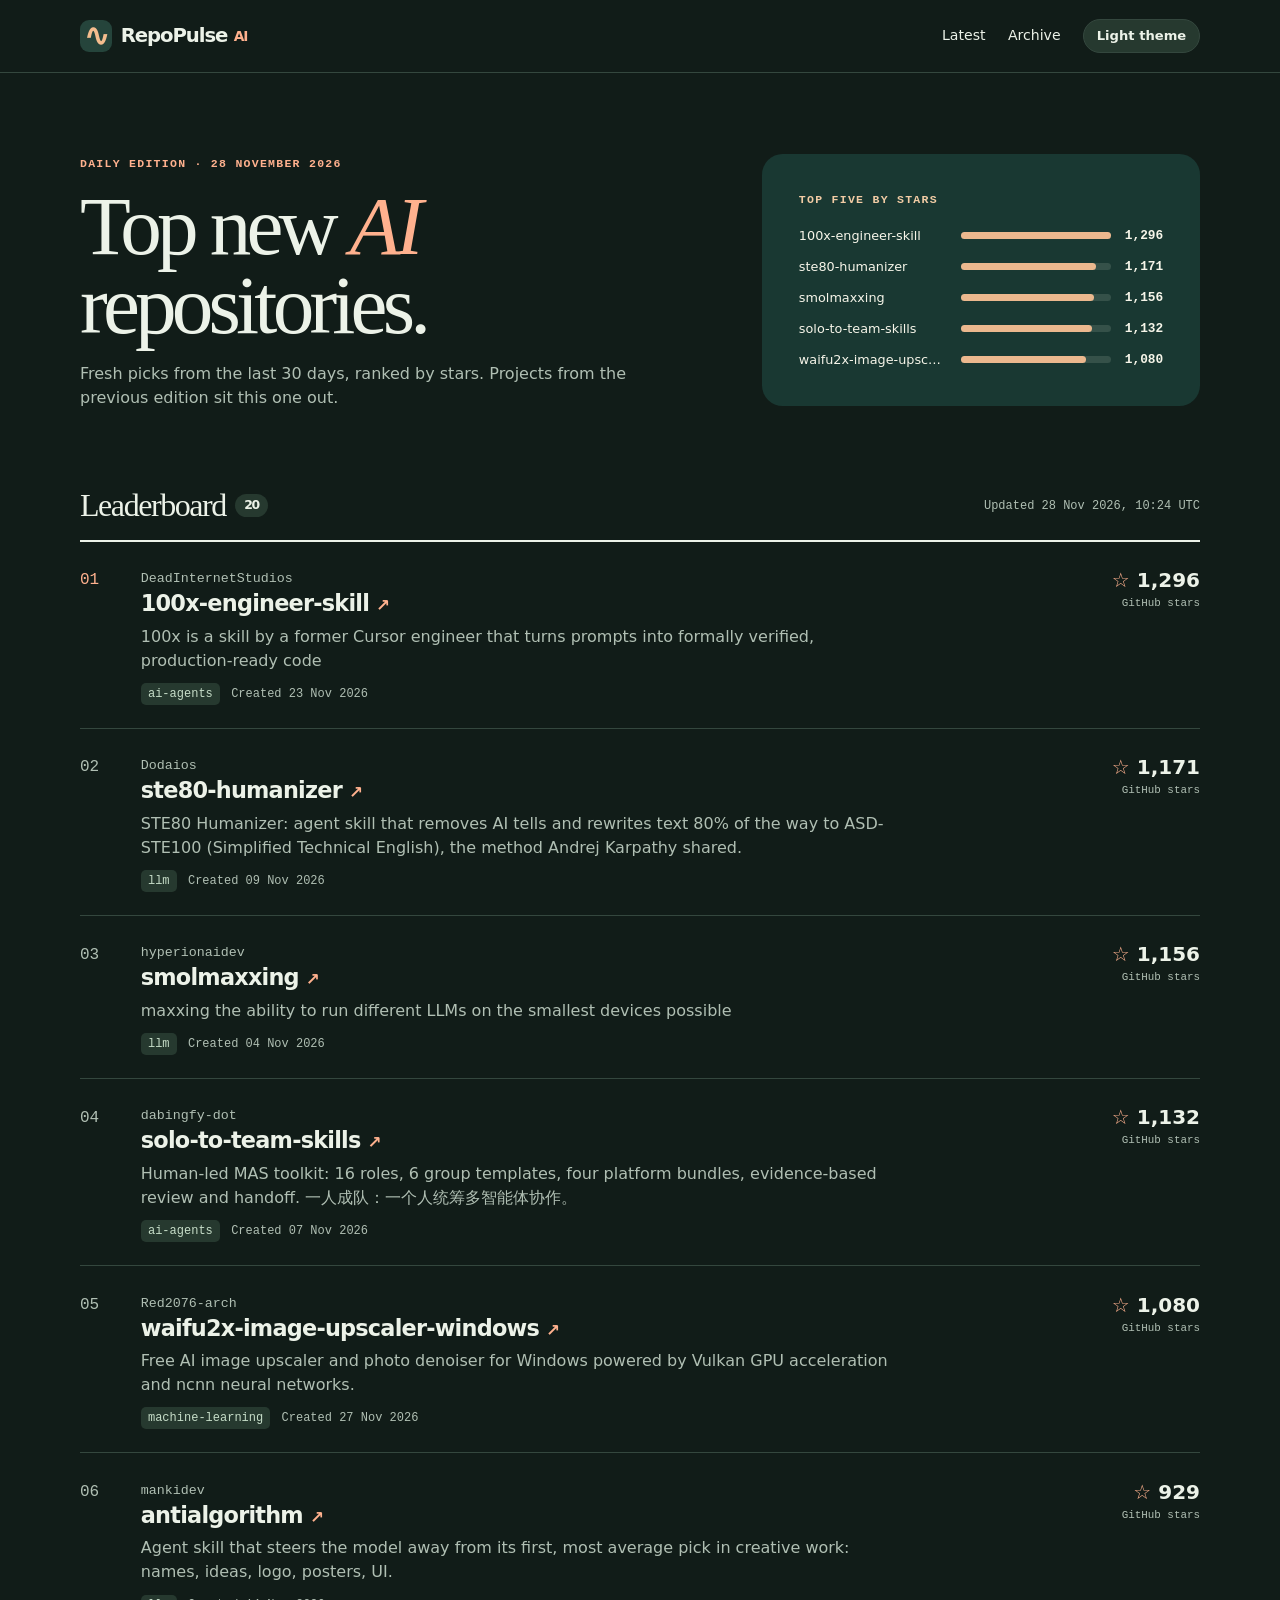
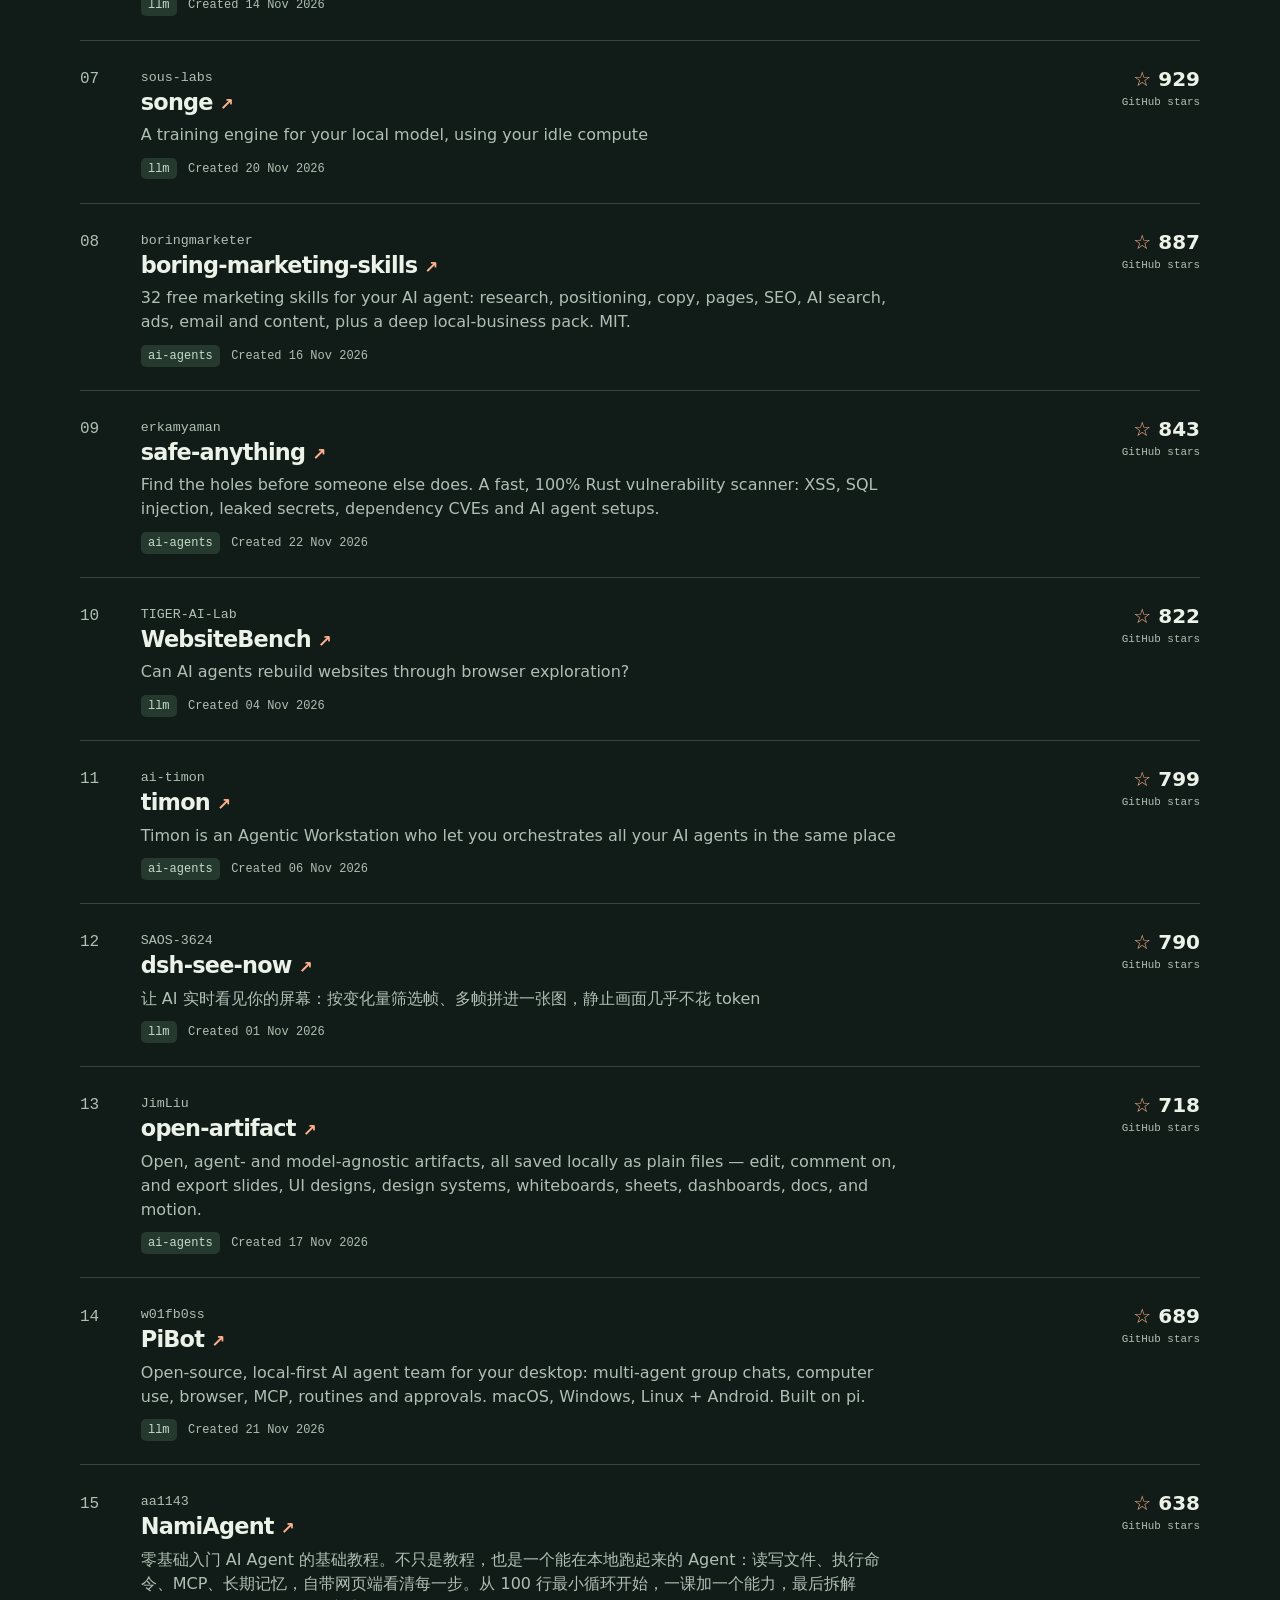
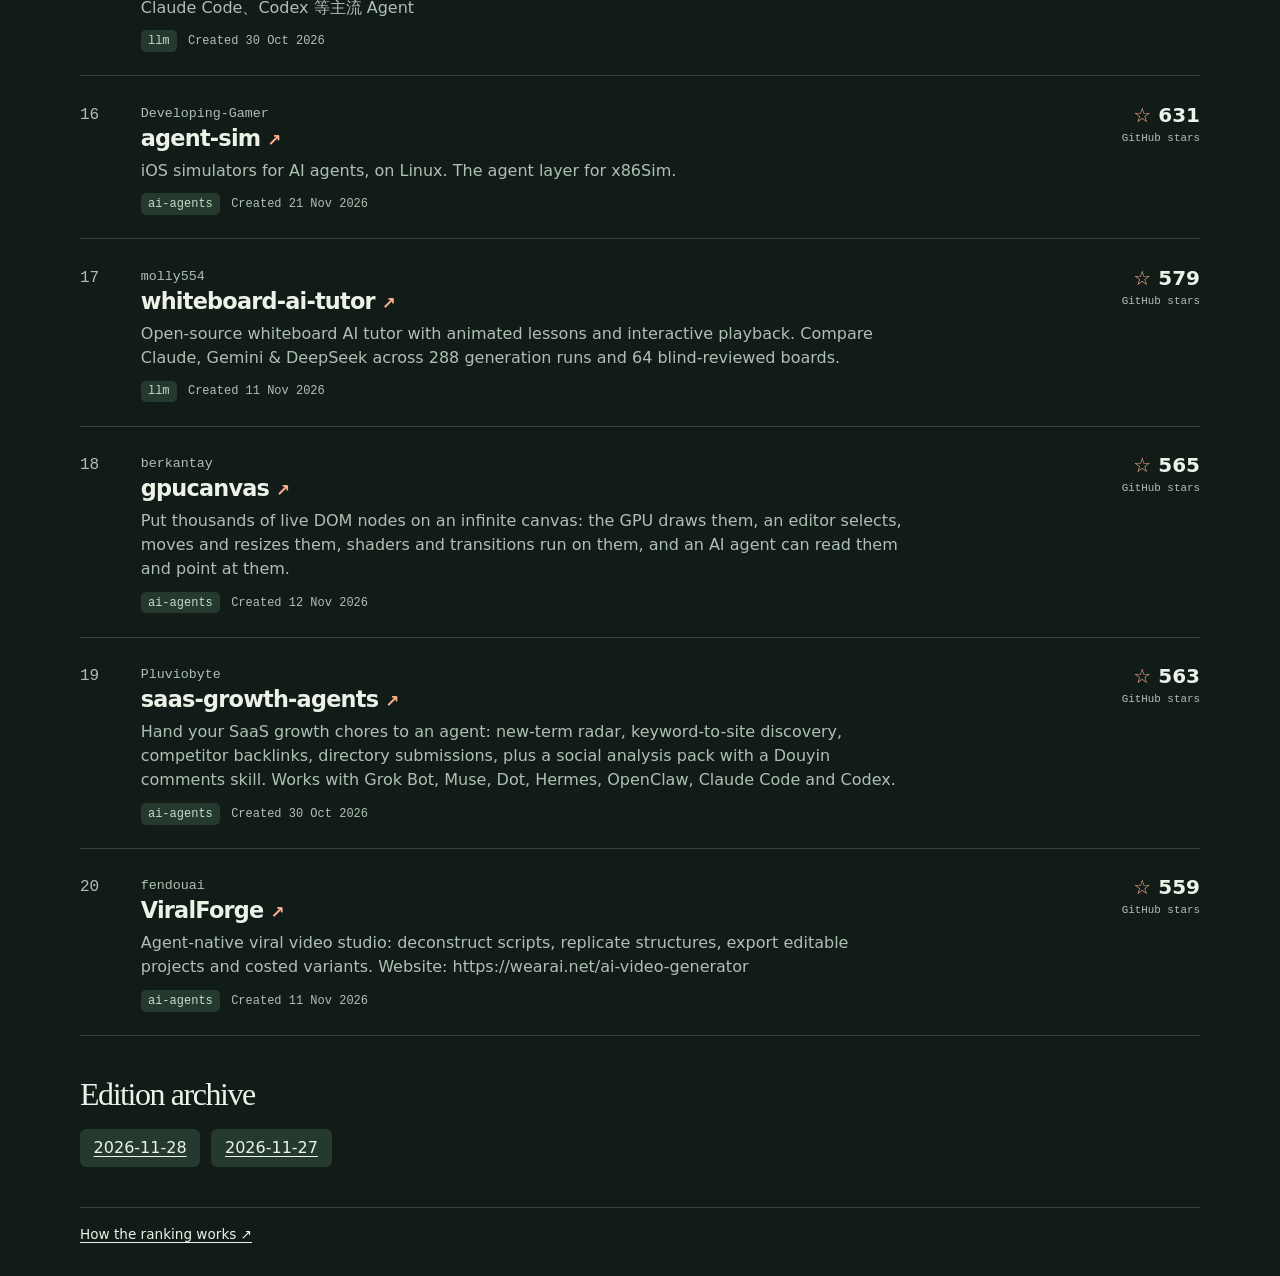
==== commit eec15dae: "Record daily AI repository observation" ====
--- a/index.html
+++ b/index.html
@@ -28,93 +28,115 @@
   });
 })();
 </script>
-<title>27 November 2026 | RepoPulse AI</title><link rel="stylesheet" href="./style.css"></head>
+<title>28 November 2026 | RepoPulse AI</title><style>:root{color-scheme:dark;--ink:#ecf2e8;--muted:#b0bfb3;--line:#34473e;--paper:#111c18;--accent:#ffb18e;--surface:#26392f;--tag:#c6ddc8;font:16px/1.5 "DM Sans",system-ui,sans-serif;color:var(--ink);background:var(--paper)}
+:root[data-theme="light"]{color-scheme:light;--ink:#1b302c;--muted:#53665e;--line:#d9dfd4;--paper:#f8f8f1;--accent:#ad442e;--surface:#e3ebdf;--tag:#365548}
+*{box-sizing:border-box}body,figure,ol,ul,h1,h2,p{margin:0}ol,ul{padding:0;list-style:none}.wrap{width:min(1120px,91%);margin:auto}
+a{color:inherit;text-underline-offset:.2em}a:focus-visible{outline:3px solid #bf614b;outline-offset:4px}
+header{border-bottom:1px solid var(--line)}.mast,.brand,nav,.meta,.sectionhead,.sectionhead h2{display:flex;align-items:center}.mast,.sectionhead{justify-content:space-between}
+.mast{min-height:72px}.brand{gap:.4rem;font-size:1.23rem;font-weight:780;letter-spacing:-.055em;text-decoration:none}.brand b{font-size:.7em;color:var(--accent)}
+.brand em{display:grid;place-items:center;width:32px;height:32px;margin-right:.15rem;border-radius:9px;color:#f4bd8e;background:#25443b;font:700 30px/1 Georgia,serif}
+nav{gap:1.4rem}nav a{font-size:.88rem;text-decoration:none}nav a:hover,h2 a:hover{text-decoration:underline}
+.intro{display:grid;grid-template-columns:minmax(0,1.15fr) minmax(0,.85fr);gap:8%;align-items:center;padding:clamp(2.2rem,6vw,5rem) 0}
+.edition,figcaption,.rank,.sectionhead>span,.row small,.meta,.bars b{font-family:"IBM Plex Mono",ui-monospace,monospace}
+.edition,figcaption{text-transform:uppercase;letter-spacing:.11em;font-size:.72rem;font-weight:650}.edition{color:var(--accent)}h1{font:500 clamp(3rem,6.5vw,5.7rem)/.96 "Instrument Serif",Georgia,serif;letter-spacing:-.058em;margin:.8rem 0 1rem}h1 em{color:var(--accent)}.intro p,.row p{color:var(--muted)}
+figure{background:#193832;color:#f6f5e9;padding:clamp(1.3rem,3vw,2.3rem);border-radius:1.3rem}figcaption{color:#f2cca5;margin-bottom:1.1rem}
+.bars{display:grid;gap:.75rem}.bars li{display:grid;grid-template-columns:minmax(0,1fr) minmax(0,1fr) 5ch;align-items:center;gap:.75rem;font-size:.8rem}.bars li span{overflow:hidden;text-overflow:ellipsis;white-space:nowrap}.bars b{text-align:right}.bars i{height:7px;background:#355149;border-radius:8px}.bars i:before{content:"";display:block;width:var(--width);height:100%;background:#ebb88e;border-radius:inherit}
+.sectionhead{gap:.7rem;flex-wrap:wrap;border-bottom:2px solid var(--ink);padding-bottom:1rem}.sectionhead h2,#archive h2{font:500 2rem/1.15 Georgia,serif;letter-spacing:-.045em}.sectionhead h2 small{font:600 .78rem/1.8 system-ui;background:var(--surface);margin-left:.6rem;padding:0 .55rem;border-radius:20px}.sectionhead>span,.meta{font-size:.75rem;color:var(--muted)}
+.row{display:grid;grid-template-columns:2.6rem minmax(0,1fr) auto;gap:1.2rem;align-items:start;padding:1.45rem 0;border-bottom:1px solid var(--line)}.rank{color:var(--muted);font-size:1rem;padding-top:.2rem}.row:first-child .rank{color:var(--accent)}.project{overflow-wrap:anywhere}.project>small{color:var(--muted)}.row h2{font-size:1.4rem;letter-spacing:-.035em;line-height:1.3}.row h2 a{text-decoration:none}.row h2 a:hover{text-decoration:underline}.row h2 span{font-size:.75em;color:var(--accent)}.row p{margin:.4rem 0 .65rem;max-width:75ch}.meta{gap:.7rem;flex-wrap:wrap}.meta b{background:var(--surface);color:var(--tag);border-radius:5px;padding:.12rem .45rem;font-weight:500}.row strong{text-align:right;font-size:1.25rem;font-variant-numeric:tabular-nums}.row strong span{color:var(--accent)}.row strong small{display:block;font-size:.68rem;font-weight:400;color:var(--muted)}
+#archive{padding:2.5rem 0}#archive ul{display:flex;flex-wrap:wrap;gap:.7rem;margin-top:1rem}#archive a{display:block;background:var(--surface);padding:.45rem .85rem;border-radius:6px}footer{padding:1rem 0 2rem;border-top:1px solid var(--line);font-size:.85rem}
+@media(max-width:720px){.intro{grid-template-columns:1fr;gap:1.6rem}.mast{min-height:60px}.row{grid-template-columns:1.6rem minmax(0,1fr) auto;gap:.5rem}.row strong{font-size:1rem}.sectionhead{align-items:start}.bars li{grid-template-columns:minmax(0,1fr) minmax(0,1.4fr) 5ch}.meta{gap:.4rem}}
+
+#theme-switch{background:var(--surface);color:var(--ink);border:1px solid var(--line);border-radius:2rem;padding:.45rem .8rem;font:600 .82rem/1.4 system-ui;cursor:pointer}
+#theme-switch:hover{border-color:var(--accent)}
+#theme-switch:focus-visible{outline:3px solid var(--accent);outline-offset:3px}
+@media(max-width:470px){.mast{flex-wrap:wrap;gap:.5rem;padding:.65rem 0}nav{gap:.65rem}}
+</style></head>
 <body><header><div class="wrap mast"><a class="brand" href="./"><em aria-hidden="true">∿</em> RepoPulse <b>AI</b></a>
 <nav aria-label="Main"><a href="./">Latest</a><a href="#archive">Archive</a><button id="theme-switch" type="button" hidden>Light theme</button></nav></div></header>
-<main class="wrap"><section class="intro"><div><small class="edition">Daily edition · 27 November 2026</small>
+<main class="wrap"><section class="intro"><div><small class="edition">Daily edition · 28 November 2026</small>
 <h1>Top new <em>AI</em><br>repositories.</h1>
-<p>The most-starred AI projects created in the last 30 days.</p></div><figure><figcaption>Top five by stars</figcaption><ol class="bars"><li><span>Mika</span><i style="--width:100.00%"></i><b>10,113</b></li><li><span>SoduWork</span><i style="--width:83.93%"></i><b>8,488</b></li><li><span>agent-autoloop</span><i style="--width:66.17%"></i><b>6,692</b></li><li><span>exact</span><i style="--width:51.51%"></i><b>5,209</b></li><li><span>fast-anything</span><i style="--width:43.07%"></i><b>4,356</b></li></ol></figure></section>
-<section aria-label="Repository leaderboard"><div class="sectionhead"><h2>Leaderboard <small>20</small></h2><span>Updated 27 Nov 2026, 10:41 UTC</span></div><ol class="leaderboard"><li class="row"><span class="rank">01</span><div class="project">
-<small>wangzan101</small><h2><a href="https://github.com/wangzan101/Mika">Mika <span aria-hidden="true">↗</span></a></h2>
-<p>An on-device AI agent for Android that operates apps and the web to get things done for you.</p><div class="meta"><b>llm</b>
-<span>Created <time datetime="2026-10-29">29 Oct 2026</time></span></div></div>
-<strong><span aria-hidden="true">☆</span> 10,113<small>GitHub stars</small></strong></li><li class="row"><span class="rank">02</span><div class="project">
-<small>mdiri-ai</small><h2><a href="https://github.com/mdiri-ai/SoduWork">SoduWork <span aria-hidden="true">↗</span></a></h2>
-<p>The AI-native engine for teams and their agents. Multi-harness, multi-agent, self-hosted.</p><div class="meta"><b>llm</b>
-<span>Created <time datetime="2026-10-29">29 Oct 2026</time></span></div></div>
-<strong><span aria-hidden="true">☆</span> 8,488<small>GitHub stars</small></strong></li><li class="row"><span class="rank">03</span><div class="project">
-<small>KKKKhazix</small><h2><a href="https://github.com/KKKKhazix/agent-autoloop">agent-autoloop <span aria-hidden="true">↗</span></a></h2>
-<p>让你的命令行 Agent 在后台自己接活、自己跟进到底；平时不烦你，遇到拿不准的事才发卡片找你拍板。</p><div class="meta"><b>ai-agents</b>
-<span>Created <time datetime="2026-11-03">03 Nov 2026</time></span></div></div>
-<strong><span aria-hidden="true">☆</span> 6,692<small>GitHub stars</small></strong></li><li class="row"><span class="rank">04</span><div class="project">
-<small>expo</small><h2><a href="https://github.com/expo/exact">exact <span aria-hidden="true">↗</span></a></h2>
-<p>Agent Native, Rust based, high performance way to build apps on web, iOS, macOS, Android, Linux and other platforms. </p><div class="meta"><b>ai-agents</b>
-<span>Created <time datetime="2026-11-02">02 Nov 2026</time></span></div></div>
-<strong><span aria-hidden="true">☆</span> 5,209<small>GitHub stars</small></strong></li><li class="row"><span class="rank">05</span><div class="project">
-<small>EL4CTEO</small><h2><a href="https://github.com/EL4CTEO/fast-anything">fast-anything <span aria-hidden="true">↗</span></a></h2>
-<p>Don&#x27;t rewrite it in Rust. Rewrite the 5% that&#x27;s slow: profile Python, Node or Ruby apps, port the hot functions with your coding agent, prove they behave the same.</p><div class="meta"><b>ai-agents</b>
+<p>Fresh picks from the last 30 days, ranked by stars. Projects from the previous edition sit this one out.</p></div><figure><figcaption>Top five by stars</figcaption><ol class="bars"><li><span>100x-engineer-skill</span><i style="--width:100.00%"></i><b>1,296</b></li><li><span>ste80-humanizer</span><i style="--width:90.35%"></i><b>1,171</b></li><li><span>smolmaxxing</span><i style="--width:89.20%"></i><b>1,156</b></li><li><span>solo-to-team-skills</span><i style="--width:87.35%"></i><b>1,132</b></li><li><span>waifu2x-image-upscaler-windows</span><i style="--width:83.33%"></i><b>1,080</b></li></ol></figure></section>
+<section aria-label="Repository leaderboard"><div class="sectionhead"><h2>Leaderboard <small>20</small></h2><span>Updated 28 Nov 2026, 10:24 UTC</span></div><ol class="leaderboard"><li class="row"><span class="rank">01</span><div class="project">
+<small>DeadInternetStudios</small><h2><a href="https://github.com/DeadInternetStudios/100x-engineer-skill">100x-engineer-skill <span aria-hidden="true">↗</span></a></h2>
+<p>100x is a skill by a former Cursor engineer that turns prompts into formally verified, production-ready code</p><div class="meta"><b>ai-agents</b>
+<span>Created <time datetime="2026-11-23">23 Nov 2026</time></span></div></div>
+<strong><span aria-hidden="true">☆</span> 1,296<small>GitHub stars</small></strong></li><li class="row"><span class="rank">02</span><div class="project">
+<small>Dodaios</small><h2><a href="https://github.com/Dodaios/ste80-humanizer">ste80-humanizer <span aria-hidden="true">↗</span></a></h2>
+<p>STE80 Humanizer: agent skill that removes AI tells and rewrites text 80% of the way to ASD-STE100 (Simplified Technical English), the method Andrej Karpathy shared.</p><div class="meta"><b>llm</b>
+<span>Created <time datetime="2026-11-09">09 Nov 2026</time></span></div></div>
+<strong><span aria-hidden="true">☆</span> 1,171<small>GitHub stars</small></strong></li><li class="row"><span class="rank">03</span><div class="project">
+<small>hyperionaidev</small><h2><a href="https://github.com/hyperionaidev/smolmaxxing">smolmaxxing <span aria-hidden="true">↗</span></a></h2>
+<p>maxxing the ability to run different LLMs on the smallest devices possible</p><div class="meta"><b>llm</b>
+<span>Created <time datetime="2026-11-04">04 Nov 2026</time></span></div></div>
+<strong><span aria-hidden="true">☆</span> 1,156<small>GitHub stars</small></strong></li><li class="row"><span class="rank">04</span><div class="project">
+<small>dabingfy-dot</small><h2><a href="https://github.com/dabingfy-dot/solo-to-team-skills">solo-to-team-skills <span aria-hidden="true">↗</span></a></h2>
+<p>Human-led MAS toolkit: 16 roles, 6 group templates, four platform bundles, evidence-based review and handoff. 一人成队：一个人统筹多智能体协作。</p><div class="meta"><b>ai-agents</b>
+<span>Created <time datetime="2026-11-07">07 Nov 2026</time></span></div></div>
+<strong><span aria-hidden="true">☆</span> 1,132<small>GitHub stars</small></strong></li><li class="row"><span class="rank">05</span><div class="project">
+<small>Red2076-arch</small><h2><a href="https://github.com/Red2076-arch/waifu2x-image-upscaler-windows">waifu2x-image-upscaler-windows <span aria-hidden="true">↗</span></a></h2>
+<p>Free AI image upscaler and photo denoiser for Windows powered by Vulkan GPU acceleration and ncnn neural networks.</p><div class="meta"><b>machine-learning</b>
+<span>Created <time datetime="2026-11-27">27 Nov 2026</time></span></div></div>
+<strong><span aria-hidden="true">☆</span> 1,080<small>GitHub stars</small></strong></li><li class="row"><span class="rank">06</span><div class="project">
+<small>mankidev</small><h2><a href="https://github.com/mankidev/antialgorithm">antialgorithm <span aria-hidden="true">↗</span></a></h2>
+<p>Agent skill that steers the model away from its first, most average pick in creative work: names, ideas, logo, posters, UI.</p><div class="meta"><b>llm</b>
+<span>Created <time datetime="2026-11-14">14 Nov 2026</time></span></div></div>
+<strong><span aria-hidden="true">☆</span> 929<small>GitHub stars</small></strong></li><li class="row"><span class="rank">07</span><div class="project">
+<small>sous-labs</small><h2><a href="https://github.com/sous-labs/songe">songe <span aria-hidden="true">↗</span></a></h2>
+<p>A training engine for your local model, using your idle compute</p><div class="meta"><b>llm</b>
+<span>Created <time datetime="2026-11-20">20 Nov 2026</time></span></div></div>
+<strong><span aria-hidden="true">☆</span> 929<small>GitHub stars</small></strong></li><li class="row"><span class="rank">08</span><div class="project">
+<small>boringmarketer</small><h2><a href="https://github.com/boringmarketer/boring-marketing-skills">boring-marketing-skills <span aria-hidden="true">↗</span></a></h2>
+<p>32 free marketing skills for your AI agent: research, positioning, copy, pages, SEO, AI search, ads, email and content, plus a deep local-business pack. MIT.</p><div class="meta"><b>ai-agents</b>
+<span>Created <time datetime="2026-11-16">16 Nov 2026</time></span></div></div>
+<strong><span aria-hidden="true">☆</span> 887<small>GitHub stars</small></strong></li><li class="row"><span class="rank">09</span><div class="project">
+<small>erkamyaman</small><h2><a href="https://github.com/erkamyaman/safe-anything">safe-anything <span aria-hidden="true">↗</span></a></h2>
+<p>Find the holes before someone else does. A fast, 100% Rust vulnerability scanner: XSS, SQL injection, leaked secrets, dependency CVEs and AI agent setups.</p><div class="meta"><b>ai-agents</b>
+<span>Created <time datetime="2026-11-22">22 Nov 2026</time></span></div></div>
+<strong><span aria-hidden="true">☆</span> 843<small>GitHub stars</small></strong></li><li class="row"><span class="rank">10</span><div class="project">
+<small>TIGER-AI-Lab</small><h2><a href="https://github.com/TIGER-AI-Lab/WebsiteBench">WebsiteBench <span aria-hidden="true">↗</span></a></h2>
+<p>Can AI agents rebuild websites through browser exploration?</p><div class="meta"><b>llm</b>
+<span>Created <time datetime="2026-11-04">04 Nov 2026</time></span></div></div>
+<strong><span aria-hidden="true">☆</span> 822<small>GitHub stars</small></strong></li><li class="row"><span class="rank">11</span><div class="project">
+<small>ai-timon</small><h2><a href="https://github.com/ai-timon/timon">timon <span aria-hidden="true">↗</span></a></h2>
+<p>Timon is an Agentic Workstation who let you orchestrates all your AI agents in the same place</p><div class="meta"><b>ai-agents</b>
+<span>Created <time datetime="2026-11-06">06 Nov 2026</time></span></div></div>
+<strong><span aria-hidden="true">☆</span> 799<small>GitHub stars</small></strong></li><li class="row"><span class="rank">12</span><div class="project">
+<small>SAOS-3624</small><h2><a href="https://github.com/SAOS-3624/dsh-see-now">dsh-see-now <span aria-hidden="true">↗</span></a></h2>
+<p>让 AI 实时看见你的屏幕：按变化量筛选帧、多帧拼进一张图，静止画面几乎不花 token</p><div class="meta"><b>llm</b>
+<span>Created <time datetime="2026-11-01">01 Nov 2026</time></span></div></div>
+<strong><span aria-hidden="true">☆</span> 790<small>GitHub stars</small></strong></li><li class="row"><span class="rank">13</span><div class="project">
+<small>JimLiu</small><h2><a href="https://github.com/JimLiu/open-artifact">open-artifact <span aria-hidden="true">↗</span></a></h2>
+<p>Open, agent- and model-agnostic artifacts, all saved locally as plain files — edit, comment on, and export slides, UI designs, design systems, whiteboards, sheets, dashboards, docs, and motion.</p><div class="meta"><b>ai-agents</b>
+<span>Created <time datetime="2026-11-17">17 Nov 2026</time></span></div></div>
+<strong><span aria-hidden="true">☆</span> 718<small>GitHub stars</small></strong></li><li class="row"><span class="rank">14</span><div class="project">
+<small>w01fb0ss</small><h2><a href="https://github.com/w01fb0ss/PiBot">PiBot <span aria-hidden="true">↗</span></a></h2>
+<p>Open-source, local-first AI agent team for your desktop: multi-agent group chats, computer use, browser, MCP, routines and approvals. macOS, Windows, Linux + Android. Built on pi.</p><div class="meta"><b>llm</b>
 <span>Created <time datetime="2026-11-21">21 Nov 2026</time></span></div></div>
-<strong><span aria-hidden="true">☆</span> 4,356<small>GitHub stars</small></strong></li><li class="row"><span class="rank">06</span><div class="project">
-<small>sybil-solutions</small><h2><a href="https://github.com/sybil-solutions/inference-optimisation-skill">inference-optimisation-skill <span aria-hidden="true">↗</span></a></h2>
-<p>Agent skill for hill-climbing local LLM serving speed (decode, speculative decoding, prefill, KV, startup, TTFT) on any hardware and quantization</p><div class="meta"><b>llm</b>
-<span>Created <time datetime="2026-11-16">16 Nov 2026</time></span></div></div>
-<strong><span aria-hidden="true">☆</span> 2,851<small>GitHub stars</small></strong></li><li class="row"><span class="rank">07</span><div class="project">
-<small>N1nEmAn</small><h2><a href="https://github.com/N1nEmAn/sapper-v2">sapper-v2 <span aria-hidden="true">↗</span></a></h2>
-<p>The first fruit of the Nüwa tree — an autonomous AI pentest legion (634-team champion, 8h unattended, 1B tokens beat 4.5B). Not just a tool: evolvable by design. Grow your own fruit on the Nüwa Foundation (Create/Language/History).</p><div class="meta"><b>llm</b>
+<strong><span aria-hidden="true">☆</span> 689<small>GitHub stars</small></strong></li><li class="row"><span class="rank">15</span><div class="project">
+<small>aa1143</small><h2><a href="https://github.com/aa1143/NamiAgent">NamiAgent <span aria-hidden="true">↗</span></a></h2>
+<p>零基础入门 AI Agent 的基础教程。不只是教程，也是一个能在本地跑起来的 Agent：读写文件、执行命令、MCP、长期记忆，自带网页端看清每一步。从 100 行最小循环开始，一课加一个能力，最后拆解 Claude Code、Codex 等主流 Agent</p><div class="meta"><b>llm</b>
 <span>Created <time datetime="2026-10-30">30 Oct 2026</time></span></div></div>
-<strong><span aria-hidden="true">☆</span> 2,677<small>GitHub stars</small></strong></li><li class="row"><span class="rank">08</span><div class="project">
-<small>pierridotite</small><h2><a href="https://github.com/pierridotite/mobile-agent-testers">mobile-agent-testers <span aria-hidden="true">↗</span></a></h2>
-<p>20 AI testers on 20 different phones, in parallel, on GitHub&#x27;s free runners: Claude Code agents on iOS Simulators and Android emulators that find broken flows, translation, layout and accessibility bugs</p><div class="meta"><b>llm</b>
-<span>Created <time datetime="2026-11-16">16 Nov 2026</time></span></div></div>
-<strong><span aria-hidden="true">☆</span> 2,558<small>GitHub stars</small></strong></li><li class="row"><span class="rank">09</span><div class="project">
-<small>Sandflow-ai</small><h2><a href="https://github.com/Sandflow-ai/sand3d">sand3d <span aria-hidden="true">↗</span></a></h2>
-<p>3D modeling in Python, built for LLMs.</p><div class="meta"><b>llm</b>
-<span>Created <time datetime="2026-11-03">03 Nov 2026</time></span></div></div>
-<strong><span aria-hidden="true">☆</span> 2,360<small>GitHub stars</small></strong></li><li class="row"><span class="rank">10</span><div class="project">
-<small>JosssphZhou</small><h2><a href="https://github.com/JosssphZhou/poki">poki <span aria-hidden="true">↗</span></a></h2>
-<p>Poki uses your iPhone like you do. An open-source agent app that runs on your iPhone, reads the screen, and taps, types and swipes in real apps with your own model account.</p><div class="meta"><b>llm</b>
-<span>Created <time datetime="2026-11-05">05 Nov 2026</time></span></div></div>
-<strong><span aria-hidden="true">☆</span> 2,182<small>GitHub stars</small></strong></li><li class="row"><span class="rank">11</span><div class="project">
-<small>agentes-chat</small><h2><a href="https://github.com/agentes-chat/agentes-chat">agentes-chat <span aria-hidden="true">↗</span></a></h2>
-<p>Open-source, self-hosted Slack alternative where your team and AI agents work together in channels and DMs. Agents run on Claude, ChatGPT/Codex, Gemini or Grok, with MCP tools, their own computer and browser, routines, memory and approvals. Web, desktop and phone apps. Docker Compose + Postgres. AGPL-3.0.</p><div class="meta"><b>llm</b>
-<span>Created <time datetime="2026-11-09">09 Nov 2026</time></span></div></div>
-<strong><span aria-hidden="true">☆</span> 2,076<small>GitHub stars</small></strong></li><li class="row"><span class="rank">12</span><div class="project">
-<small>opensetlabs</small><h2><a href="https://github.com/opensetlabs/openset-llm">openset-llm <span aria-hidden="true">↗</span></a></h2>
-<p>Fast local LLM inference on plain CPUs. No GPU, 8 GB of RAM. OpenAI-compatible server.</p><div class="meta"><b>llm</b>
-<span>Created <time datetime="2026-11-13">13 Nov 2026</time></span></div></div>
-<strong><span aria-hidden="true">☆</span> 1,965<small>GitHub stars</small></strong></li><li class="row"><span class="rank">13</span><div class="project">
-<small>alesha-pro</small><h2><a href="https://github.com/alesha-pro/llm.asm">llm.asm <span aria-hidden="true">↗</span></a></h2>
-<p>Qwen3-0.6B inference (12 KB), bare-metal bootable OS (22 KB), and from-scratch Mini-GPT trainer with live Braille TUI (32 KB) in 100% pure x86-64 NASM assembly. Zero C, zero libc, zero dependencies.</p><div class="meta"><b>llm</b>
-<span>Created <time datetime="2026-11-25">25 Nov 2026</time></span></div></div>
-<strong><span aria-hidden="true">☆</span> 1,814<small>GitHub stars</small></strong></li><li class="row"><span class="rank">14</span><div class="project">
-<small>voyager-so</small><h2><a href="https://github.com/voyager-so/vork">vork <span aria-hidden="true">↗</span></a></h2>
-<p>Headless 3D, VFX, and motion graphics engine for agents</p><div class="meta"><b>ai-agents</b>
-<span>Created <time datetime="2026-11-05">05 Nov 2026</time></span></div></div>
-<strong><span aria-hidden="true">☆</span> 1,756<small>GitHub stars</small></strong></li><li class="row"><span class="rank">15</span><div class="project">
-<small>nexu-io</small><h2><a href="https://github.com/nexu-io/opengame">opengame <span aria-hidden="true">↗</span></a></h2>
-<p>The Super Game Agent — the Unity &amp; Unreal for AI agents, with 100+ viral games to remix. Turn 20+ coding agents (Claude Code, Codex, DeepSeek, etc.) into a full-stack AI game studio. Build and publish 3D &amp; mini-games to WeChat, Douyin, TikTok, Telegram, itch.io, and more.</p><div class="meta"><b>ai-agents</b>
-<span>Created <time datetime="2026-11-25">25 Nov 2026</time></span></div></div>
-<strong><span aria-hidden="true">☆</span> 1,716<small>GitHub stars</small></strong></li><li class="row"><span class="rank">16</span><div class="project">
-<small>RunanywhereAI</small><h2><a href="https://github.com/RunanywhereAI/trnrt">trnrt <span aria-hidden="true">↗</span></a></h2>
-<p>The open LLM inference engine for AWS Trainium: NKI megakernels, 1M-token context, OpenAI-compatible API. By RunAnywhere.</p><div class="meta"><b>llm</b>
+<strong><span aria-hidden="true">☆</span> 638<small>GitHub stars</small></strong></li><li class="row"><span class="rank">16</span><div class="project">
+<small>Developing-Gamer</small><h2><a href="https://github.com/Developing-Gamer/agent-sim">agent-sim <span aria-hidden="true">↗</span></a></h2>
+<p>iOS simulators for AI agents, on Linux. The agent layer for x86Sim.</p><div class="meta"><b>ai-agents</b>
+<span>Created <time datetime="2026-11-21">21 Nov 2026</time></span></div></div>
+<strong><span aria-hidden="true">☆</span> 631<small>GitHub stars</small></strong></li><li class="row"><span class="rank">17</span><div class="project">
+<small>molly554</small><h2><a href="https://github.com/molly554/whiteboard-ai-tutor">whiteboard-ai-tutor <span aria-hidden="true">↗</span></a></h2>
+<p>Open-source whiteboard AI tutor with animated lessons and interactive playback. Compare Claude, Gemini &amp; DeepSeek across 288 generation runs and 64 blind-reviewed boards.</p><div class="meta"><b>llm</b>
+<span>Created <time datetime="2026-11-11">11 Nov 2026</time></span></div></div>
+<strong><span aria-hidden="true">☆</span> 579<small>GitHub stars</small></strong></li><li class="row"><span class="rank">18</span><div class="project">
+<small>berkantay</small><h2><a href="https://github.com/berkantay/gpucanvas">gpucanvas <span aria-hidden="true">↗</span></a></h2>
+<p>Put thousands of live DOM nodes on an infinite canvas: the GPU draws them, an editor selects, moves and resizes them, shaders and transitions run on them, and an AI agent can read them and point at them.</p><div class="meta"><b>ai-agents</b>
+<span>Created <time datetime="2026-11-12">12 Nov 2026</time></span></div></div>
+<strong><span aria-hidden="true">☆</span> 565<small>GitHub stars</small></strong></li><li class="row"><span class="rank">19</span><div class="project">
+<small>Pluviobyte</small><h2><a href="https://github.com/Pluviobyte/saas-growth-agents">saas-growth-agents <span aria-hidden="true">↗</span></a></h2>
+<p>Hand your SaaS growth chores to an agent: new-term radar, keyword-to-site discovery, competitor backlinks, directory submissions, plus a social analysis pack with a Douyin comments skill. Works with Grok Bot, Muse, Dot, Hermes, OpenClaw, Claude Code and Codex.</p><div class="meta"><b>ai-agents</b>
 <span>Created <time datetime="2026-10-30">30 Oct 2026</time></span></div></div>
-<strong><span aria-hidden="true">☆</span> 1,663<small>GitHub stars</small></strong></li><li class="row"><span class="rank">17</span><div class="project">
-<small>synchopate</small><h2><a href="https://github.com/synchopate/llama-modchip">llama-modchip <span aria-hidden="true">↗</span></a></h2>
-<p>Zero-GPU CPU inference for 30B-284B MoE models (Qwen3.8 176.5B cold-cache certified in 28.26/48.35 GiB Cgroup v2, DeepSeek-V4 284B, Nemotron-30B) + RouteCrack 2.0.</p><div class="meta"><b>ai-agents</b>
-<span>Created <time datetime="2026-10-29">29 Oct 2026</time></span></div></div>
-<strong><span aria-hidden="true">☆</span> 1,423<small>GitHub stars</small></strong></li><li class="row"><span class="rank">18</span><div class="project">
-<small>kubai087</small><h2><a href="https://github.com/kubai087/kubai-icons">kubai-icons <span aria-hidden="true">↗</span></a></h2>
-<p>An agent skill that draws animated icons in one consistent style, for Claude Code, Codex and other coding agents. Comes with 2,600+ open-source icons for React, Vue and SVG, and a website to browse them.</p><div class="meta"><b>ai-agents</b>
-<span>Created <time datetime="2026-11-03">03 Nov 2026</time></span></div></div>
-<strong><span aria-hidden="true">☆</span> 1,374<small>GitHub stars</small></strong></li><li class="row"><span class="rank">19</span><div class="project">
-<small>Minglink</small><h2><a href="https://github.com/Minglink/dsh-jailbreak-workflow">dsh-jailbreak-workflow <span aria-hidden="true">↗</span></a></h2>
-<p>可视化破甲制作工作流---Visual soft-workflow plugin for DeepSeek Harness (dsh-workflow-lite 0.11.0): canvas-to-plan-prompt engine paired with Minglink/dsh-workflows for LLM red-teaming &amp; safety research.</p><div class="meta"><b>ai-agents</b>
-<span>Created <time datetime="2026-11-01">01 Nov 2026</time></span></div></div>
-<strong><span aria-hidden="true">☆</span> 1,280<small>GitHub stars</small></strong></li><li class="row"><span class="rank">20</span><div class="project">
-<small>alexeyw</small><h2><a href="https://github.com/alexeyw/lot-map">lot-map <span aria-hidden="true">↗</span></a></h2>
-<p>Lot Map for Claude Code: a live map beside the chat that shows what the agent is doing. Tool calls, model steps, hooks, skills and subagents light up as they happen. Local only, in 8 languages.</p><div class="meta"><b>ai-agents</b>
-<span>Created <time datetime="2026-11-09">09 Nov 2026</time></span></div></div>
-<strong><span aria-hidden="true">☆</span> 1,186<small>GitHub stars</small></strong></li></ol></section>
-<section id="archive"><h2>Edition archive</h2><ul><li><a href="./editions/2026-11-27/">2026-11-27</a></li></ul></section>
+<strong><span aria-hidden="true">☆</span> 563<small>GitHub stars</small></strong></li><li class="row"><span class="rank">20</span><div class="project">
+<small>fendouai</small><h2><a href="https://github.com/fendouai/ViralForge">ViralForge <span aria-hidden="true">↗</span></a></h2>
+<p>Agent-native viral video studio: deconstruct scripts, replicate structures, export editable projects and costed variants. Website: https://wearai.net/ai-video-generator</p><div class="meta"><b>ai-agents</b>
+<span>Created <time datetime="2026-11-11">11 Nov 2026</time></span></div></div>
+<strong><span aria-hidden="true">☆</span> 559<small>GitHub stars</small></strong></li></ol></section>
+<section id="archive"><h2>Edition archive</h2><ul><li><a href="./editions/2026-11-28/">2026-11-28</a></li><li><a href="./editions/2026-11-27/">2026-11-27</a></li></ul></section>
 <footer><a href="https://github.com/Devparihar5/repopulse-ai#ranking">How the ranking works ↗</a></footer>
 </main></body></html>
